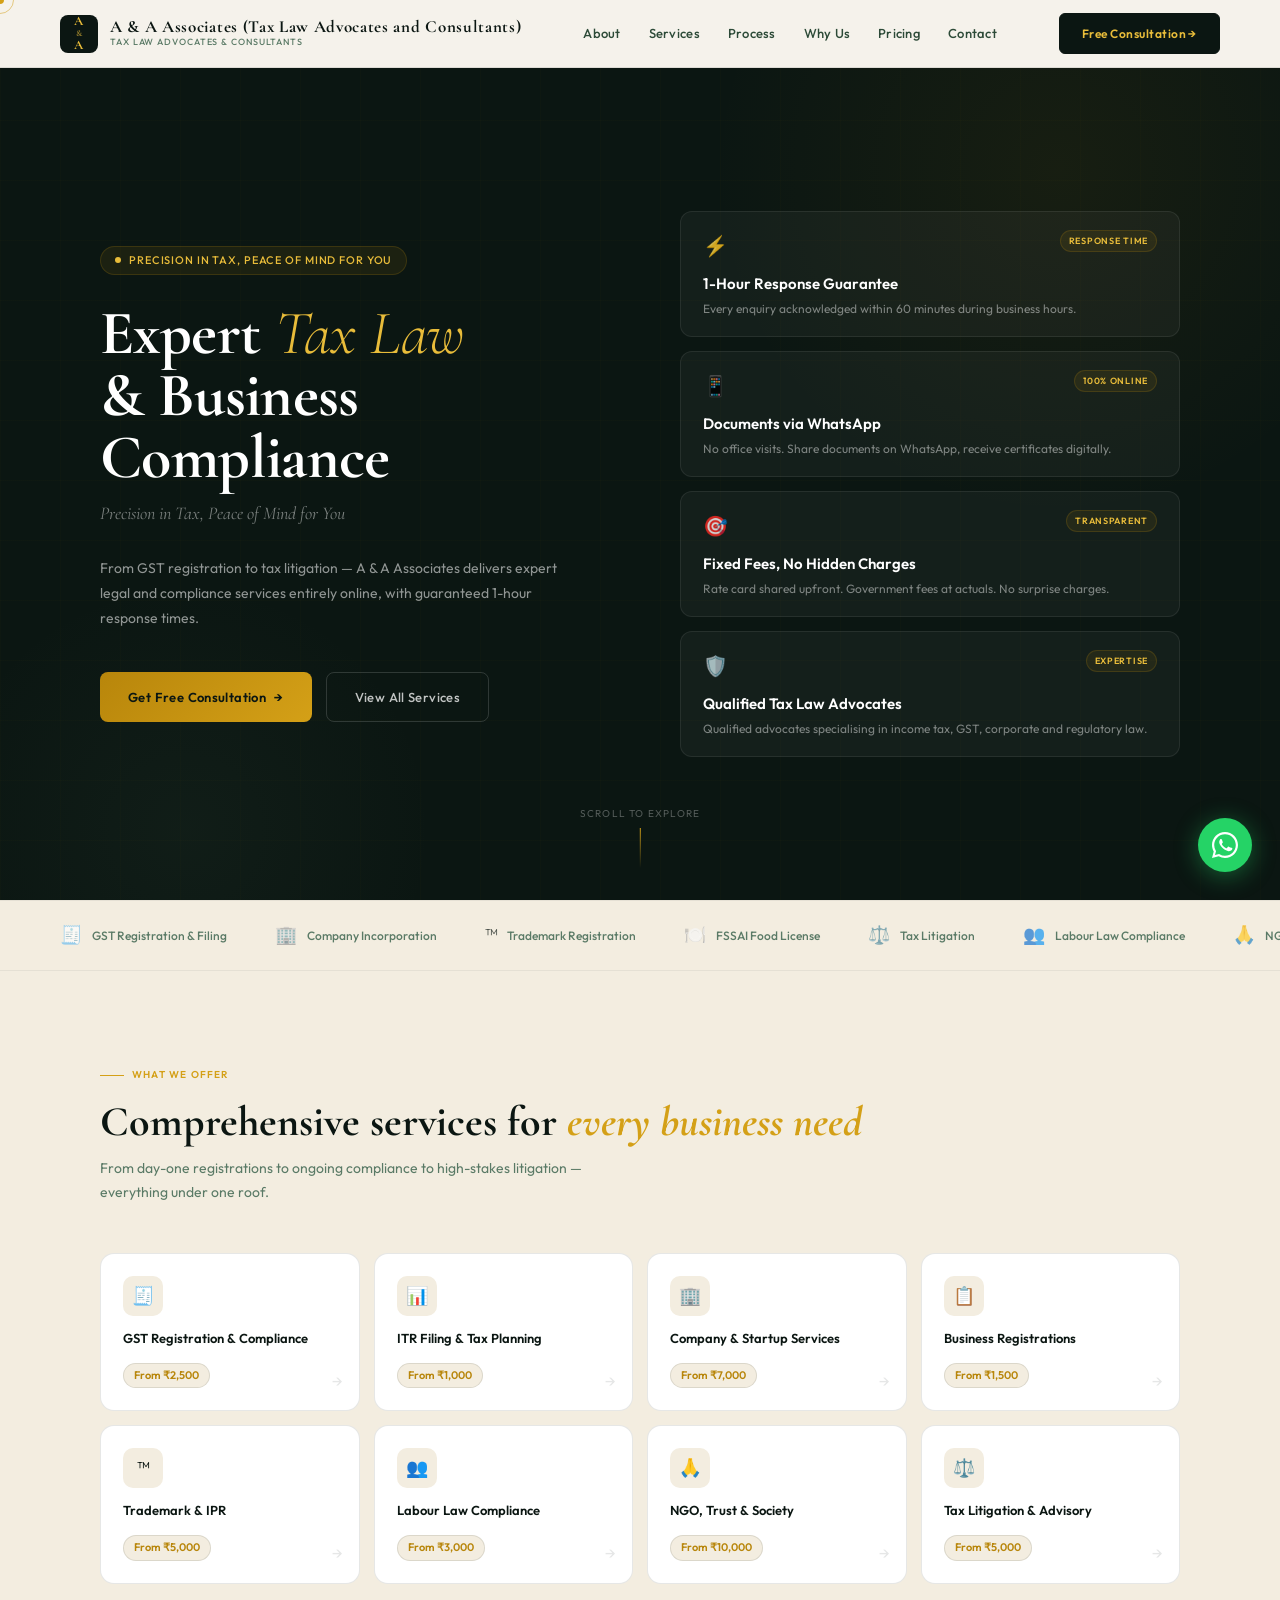
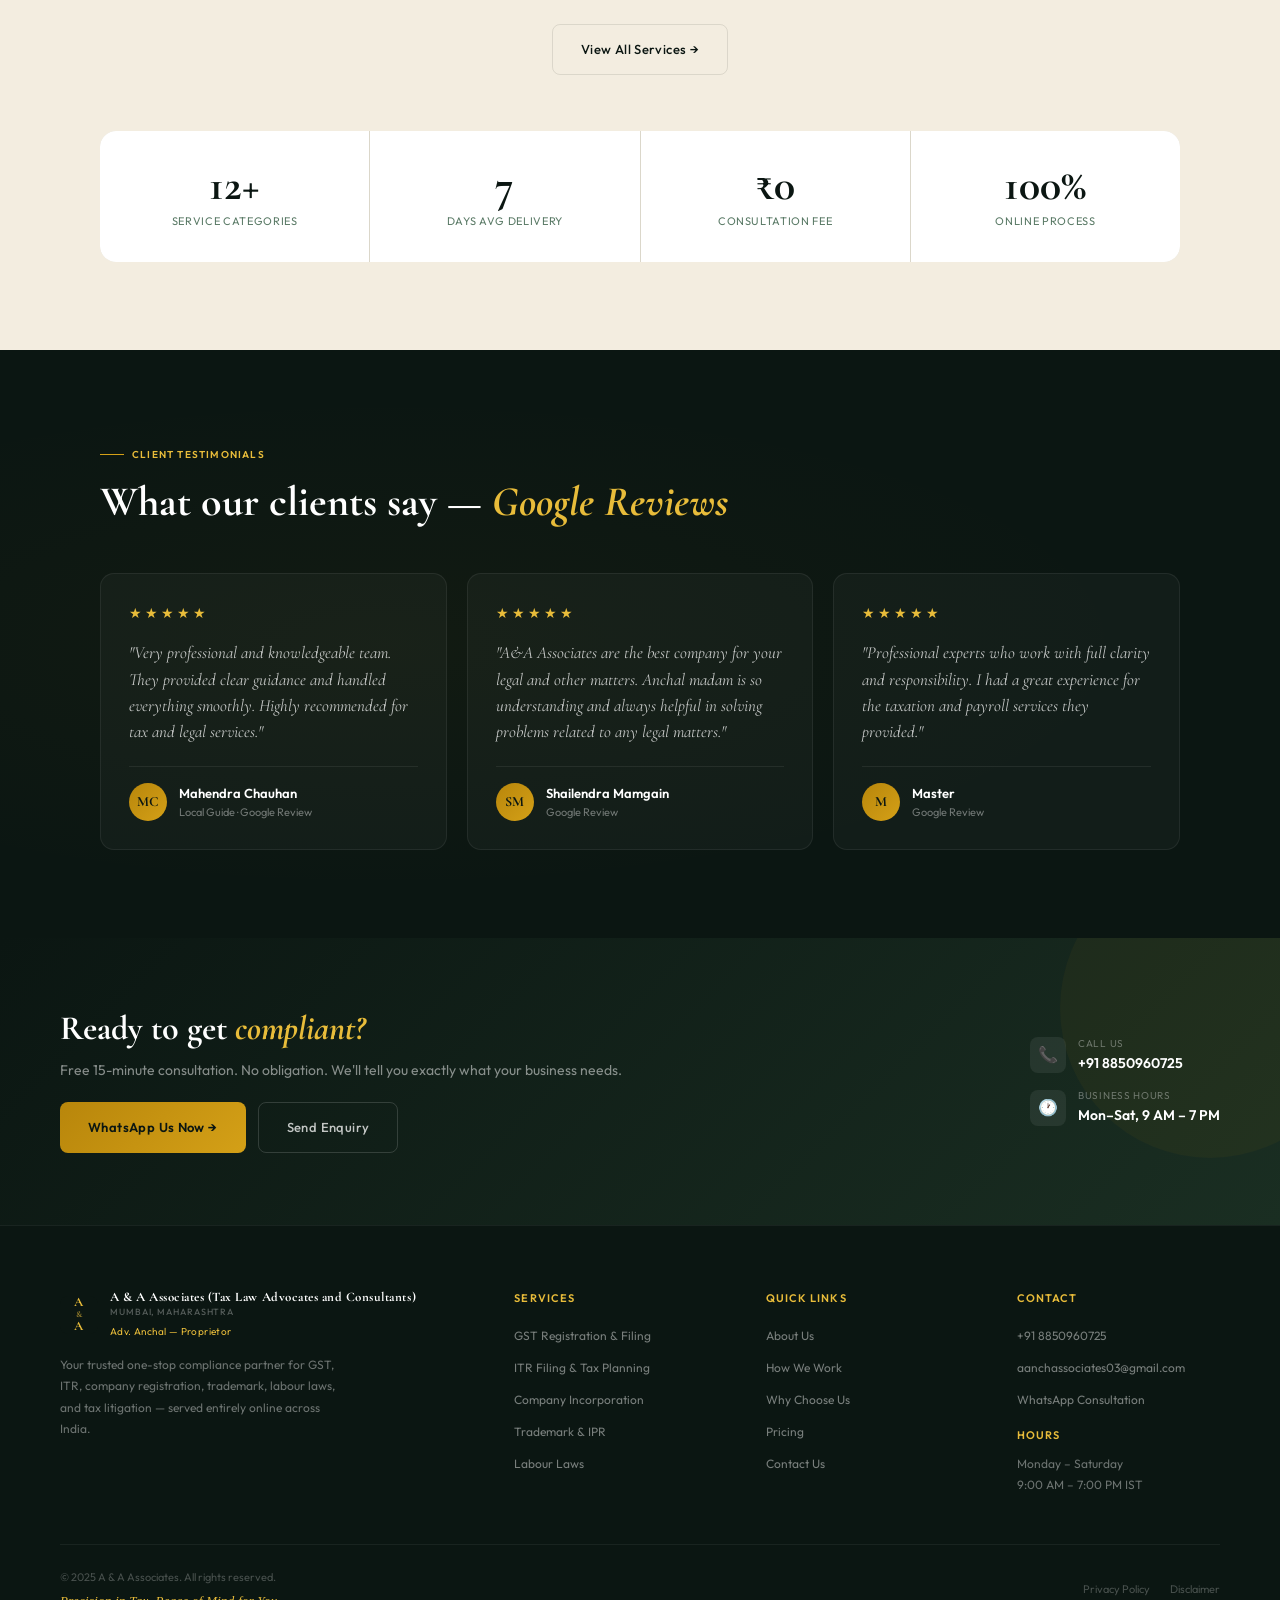
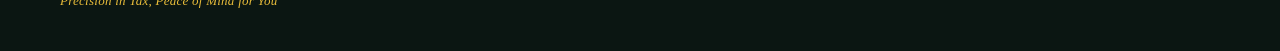
==== index.html @ 81bf2b2f "Update index.html" ====
<!DOCTYPE html>
<html lang="en">
<script>!function(f,b,e,v,n,t,s){if(f.fbq)return;n=f.fbq=function(){n.callMethod?n.callMethod.apply(n,arguments):n.queue.push(arguments)};if(!f._fbq)f._fbq=n;n.push=n;n.loaded=!0;n.version='2.0';n.queue=[];t=b.createElement(e);t.async=!0;t.src=v;s=b.getElementsByTagName(e)[0];s.parentNode.insertBefore(t,s)}(window,document,'script','https://connect.facebook.net/en_US/fbevents.js');fbq('init','827226239881104');fbq('track','PageView');</script>
<noscript><img height="1" width="1" style="display:none" src="https://www.facebook.com/tr?id=827226239881104&ev=PageView&noscript=1"/></noscript>
<head>
<meta name="facebook-domain-verification" content="8ns4rkksq425lq21bnahoyhoitbpu9"/>
<meta charset="UTF-8"><meta name="viewport" content="width=device-width, initial-scale=1.0">
<title>A & A Associates (Tax Law Advocates and Consultants) — Mumbai</title>
<meta name="description" content="Expert tax law advocacy and compliance services — GST, ITR, company registration, trademark, labour law, tax litigation. 100% online. Free consultation.">
<link href="https://fonts.googleapis.com/css2?family=Cormorant+Garamond:ital,wght@0,300;0,400;0,600;0,700;1,300;1,400;1,600&family=Outfit:wght@300;400;500;600&display=swap" rel="stylesheet">
<link rel="stylesheet" href="style.css">
<style>
/* ── HERO ── */
.hero{min-height:100vh;display:flex;align-items:center;position:relative;overflow:hidden;background:var(--ink)}
.hero-bg{position:absolute;inset:0}
.hero-grid{position:absolute;inset:0;background-image:linear-gradient(rgba(184,134,11,0.04) 1px,transparent 1px),linear-gradient(90deg,rgba(184,134,11,0.04) 1px,transparent 1px);background-size:60px 60px;opacity:.6}
.hero-glow{position:absolute;top:-20%;right:-10%;width:700px;height:700px;border-radius:50%;background:radial-gradient(circle,rgba(184,134,11,0.07) 0%,transparent 70%)}
.hero-glow2{position:absolute;bottom:-20%;left:-5%;width:500px;height:500px;border-radius:50%;background:radial-gradient(circle,rgba(107,143,113,0.06) 0%,transparent 70%)}
.hero-content{position:relative;z-index:2;padding:0 60px;max-width:1200px;margin:0 auto;width:100%;display:grid;grid-template-columns:1fr 1fr;gap:80px;align-items:center;padding-top:68px}
.hero-kicker{display:inline-flex;align-items:center;gap:8px;background:rgba(184,134,11,0.1);border:1px solid rgba(184,134,11,0.2);border-radius:20px;padding:5px 14px;margin-bottom:28px}
.hero-kicker-dot{width:6px;height:6px;border-radius:50%;background:var(--gold3);animation:pulse 2s infinite}
@keyframes pulse{0%,100%{opacity:1;transform:scale(1)}50%{opacity:.6;transform:scale(.8)}}
.hero-kicker-text{font-size:11px;font-weight:500;letter-spacing:.08em;text-transform:uppercase;color:var(--gold3)}
.hero-title{font-family:'Cormorant Garamond',serif;font-size:62px;font-weight:700;color:var(--white);line-height:1.0;margin-bottom:10px;letter-spacing:-.01em}
.hero-title em{font-style:italic;font-weight:300;color:var(--gold3)}
.hero-title span{display:block}
.hero-tagline{font-family:'Cormorant Garamond',serif;font-size:18px;color:rgba(255,255,255,0.45);margin-bottom:28px;font-style:italic}
.hero-desc{font-size:14px;color:rgba(255,255,255,0.55);line-height:1.8;margin-bottom:40px;max-width:460px}
.hero-actions{display:flex;gap:14px;flex-wrap:wrap}
.hero-right{display:flex;flex-direction:column;gap:14px}
.hero-stat-card{background:rgba(255,255,255,0.04);border:1px solid rgba(255,255,255,0.08);border-radius:12px;padding:18px 22px;transition:all .3s}
.hero-stat-card:hover{background:rgba(255,255,255,0.07);border-color:rgba(184,134,11,0.2);transform:translateX(-4px)}
.hsc-top{display:flex;justify-content:space-between;align-items:flex-start;margin-bottom:10px}
.hsc-icon{font-size:20px;opacity:.8}
.hsc-tag{font-size:9px;font-weight:600;letter-spacing:.08em;text-transform:uppercase;color:var(--gold3);background:rgba(184,134,11,0.1);padding:3px 8px;border-radius:20px;border:1px solid rgba(184,134,11,0.2)}
.hsc-title{font-size:15px;font-weight:600;color:var(--white);margin-bottom:4px}
.hsc-desc{font-size:12px;color:rgba(255,255,255,0.45);line-height:1.5}
.hero-scroll{position:absolute;bottom:32px;left:50%;transform:translateX(-50%);display:flex;flex-direction:column;align-items:center;gap:6px;z-index:2}
.hero-scroll-text{font-size:10px;letter-spacing:.12em;text-transform:uppercase;color:rgba(255,255,255,0.3)}
.hero-scroll-line{width:1px;height:40px;background:linear-gradient(var(--gold2),transparent);animation:scrollLine 2s infinite}
@keyframes scrollLine{0%{transform:scaleY(0);transform-origin:top}50%{transform:scaleY(1);transform-origin:top}51%{transform:scaleY(1);transform-origin:bottom}100%{transform:scaleY(0);transform-origin:bottom}}

/* ── TRUST BAR ── */
.trust-bar{background:var(--cream2);border-top:1px solid var(--border2);border-bottom:1px solid var(--border2);padding:20px 60px;display:flex;align-items:center;justify-content:space-between;gap:24px;overflow:hidden}
.trust-item{display:flex;align-items:center;gap:10px;flex-shrink:0}
.trust-icon{font-size:18px;opacity:.7}
.trust-text{font-size:12px;font-weight:500;color:var(--ink4)}
.trust-divider{width:1px;height:20px;background:var(--border)}

/* ── SERVICES PREVIEW ── */
.services-grid{display:grid;grid-template-columns:repeat(4,1fr);gap:14px;margin-top:0}
.svc-card{background:var(--white);border:1px solid var(--border);border-radius:14px;padding:22px;position:relative;overflow:hidden;transition:all .3s;text-decoration:none;display:block;color:inherit}
.svc-card::before{content:'';position:absolute;top:0;left:0;right:0;height:3px;transform:scaleX(0);transform-origin:left;transition:transform .3s}
.svc-card:hover{transform:translateY(-5px);box-shadow:var(--shadow2);border-color:transparent}
.svc-card:hover::before{transform:scaleX(1)}
.svc-c1::before{background:linear-gradient(90deg,var(--sage),var(--sage2))}
.svc-c2::before{background:linear-gradient(90deg,var(--gold),var(--gold3))}
.svc-c3::before{background:linear-gradient(90deg,#4a6fa5,#85b3e0)}
.svc-c4::before{background:linear-gradient(90deg,#8b4513,#d2691e)}
.svc-c5::before{background:linear-gradient(90deg,#6b2d8b,#b06acc)}
.svc-c6::before{background:linear-gradient(90deg,#1a6670,#42a9b8)}
.svc-c7::before{background:linear-gradient(90deg,#8b2252,#d4548a)}
.svc-c8::before{background:linear-gradient(90deg,#2e7d32,#66bb6a)}
.svc-icon{width:40px;height:40px;border-radius:10px;display:flex;align-items:center;justify-content:center;font-size:18px;margin-bottom:12px;background:var(--cream2)}
.svc-name{font-size:13px;font-weight:600;color:var(--ink);margin-bottom:4px}
.svc-from{display:inline-block;margin-top:10px;background:var(--cream2);border-radius:20px;padding:3px 10px;font-size:11px;font-weight:600;color:var(--gold);border:1px solid var(--border)}
.svc-arrow{position:absolute;bottom:16px;right:16px;font-size:16px;color:var(--border);transition:color .2s}
.svc-card:hover .svc-arrow{color:var(--gold2)}

/* ── STATS ROW ── */
.stats-row{display:grid;grid-template-columns:repeat(4,1fr);gap:1px;background:var(--border);border-radius:16px;overflow:hidden;margin-top:56px}
.stat-item{background:var(--white);padding:32px 24px;text-align:center}
.stat-val{font-family:'Cormorant Garamond',serif;font-size:44px;font-weight:700;color:var(--ink);line-height:1}
.stat-lbl{font-size:11px;color:var(--ink4);text-transform:uppercase;letter-spacing:.06em;margin-top:6px}

/* ── TESTIMONIALS ── */
.testimonials-bg{background:var(--ink);padding:88px 0;position:relative;overflow:hidden}
.testimonials-bg::before{content:'';position:absolute;inset:0;background:radial-gradient(ellipse at 30% 50%,rgba(184,134,11,0.04),transparent 60%)}
.testimonials-inner{padding:0 60px;max-width:1200px;margin:0 auto}
.testimonials-inner .section-title{color:var(--white)}
.testimonials-inner .section-title em{color:var(--gold3)}
.testimonials-inner .sl-text{color:var(--gold3)}
.tgrid{display:grid;grid-template-columns:repeat(3,1fr);gap:20px;margin-top:48px}
.tcard{background:rgba(255,255,255,0.03);border:1px solid rgba(255,255,255,0.07);border-radius:14px;padding:28px;transition:all .3s}
.tcard:hover{background:rgba(255,255,255,0.05);border-color:rgba(184,134,11,0.2);transform:translateY(-4px)}
.tcard-stars{display:flex;gap:3px;margin-bottom:16px}
.star{color:var(--gold3);font-size:14px}
.tcard-text{font-family:'Cormorant Garamond',serif;font-size:17px;font-style:italic;color:rgba(255,255,255,0.75);line-height:1.55;margin-bottom:20px}
.tcard-author{display:flex;align-items:center;gap:12px;padding-top:16px;border-top:1px solid rgba(255,255,255,0.07)}
.ta-avatar{width:38px;height:38px;border-radius:50%;background:linear-gradient(135deg,var(--gold),var(--gold2));display:flex;align-items:center;justify-content:center;font-family:'Cormorant Garamond',serif;font-size:14px;font-weight:700;color:var(--ink);flex-shrink:0}
.ta-name{font-size:13px;font-weight:600;color:var(--white)}
.ta-biz{font-size:11px;color:rgba(255,255,255,0.4)}
.tcard-link{display:block;text-align:center;margin-top:36px;font-size:13px;color:rgba(255,255,255,0.4);text-decoration:none;transition:color .2s}
.tcard-link:hover{color:var(--gold3)}

@media(max-width:1024px){
  .hero-content{grid-template-columns:1fr;gap:40px;padding:100px 32px 60px}
  .hero-right{display:grid;grid-template-columns:1fr 1fr}
  .hero-title{font-size:46px}
  .services-grid{grid-template-columns:repeat(2,1fr)}
  .stats-row{grid-template-columns:repeat(2,1fr)}
  .tgrid{grid-template-columns:1fr}
  .trust-bar{padding:20px 32px;flex-wrap:wrap;gap:16px}
  .testimonials-inner{padding:0 32px}
}
@media(max-width:768px){
  .hero-content{padding:100px 24px 60px}
  .hero-title{font-size:36px}
  .hero-right{grid-template-columns:1fr}
  .services-grid{grid-template-columns:1fr}
  .stats-row{grid-template-columns:1fr 1fr}
  .trust-bar{padding:16px 24px}
  .trust-divider{display:none}
  .testimonials-inner{padding:0 24px}
}
</style>
</head>
<body>
<div class="cursor" id="cursor"></div>
<div class="cursor-ring" id="cursorRing"></div>

<!-- NAVBAR -->
<nav id="navbar" class="solid">
  <a class="nav-logo" href="index.html">
    <div class="nav-logo-mark"><span>A</span><span style="font-size:9px;opacity:.6">&amp;</span><span>A</span></div>
    <div class="nav-logo-text"><div class="nav-logo-name">A & A Associates (Tax Law Advocates and Consultants)</div><div class="nav-logo-sub">Tax Law Advocates & Consultants</div></div>
  </a>
  <div class="nav-links">
    <a href="about.html">About</a>
    <a href="services.html">Services</a>
    <a href="process.html">Process</a>
    <a href="why-us.html">Why Us</a>
    <a href="pricing.html">Pricing</a>
    <a href="contact.html">Contact</a>
  </div>
  <a href="https://wa.me/918850960725" class="nav-cta" target="_blank">Free Consultation →</a>
  <div class="hamburger" id="hamburger" onclick="toggleMenu()"><span></span><span></span><span></span></div>
</nav>
<div class="mobile-menu" id="mobileMenu">
  <a href="about.html" onclick="toggleMenu()">About</a>
  <a href="services.html" onclick="toggleMenu()">Services</a>
  <a href="process.html" onclick="toggleMenu()">Process</a>
  <a href="why-us.html" onclick="toggleMenu()">Why Us</a>
  <a href="pricing.html" onclick="toggleMenu()">Pricing</a>
  <a href="contact.html" onclick="toggleMenu()">Contact</a>
  <a href="https://wa.me/918850960725" class="btn-primary" target="_blank" onclick="toggleMenu()">WhatsApp Us →</a>
</div>

<!-- HERO -->
<section class="hero">
  <div class="hero-bg"><div class="hero-grid"></div><div class="hero-glow"></div><div class="hero-glow2"></div></div>
  <div class="hero-content">
    <div class="hero-left">
      <div class="hero-kicker"><div class="hero-kicker-dot"></div><div class="hero-kicker-text">Precision in Tax, Peace of Mind for You</div></div>
      <h1 class="hero-title"><span>Expert <em>Tax Law</em></span><span>& Business</span><span>Compliance</span></h1>
      <div class="hero-tagline">Precision in Tax, Peace of Mind for You</div>
      <p class="hero-desc">From GST registration to tax litigation — A & A Associates delivers expert legal and compliance services entirely online, with guaranteed 1-hour response times.</p>
      <div class="hero-actions">
        <a href="https://wa.me/918850960725" class="btn-primary" target="_blank">Get Free Consultation <span class="arrow">→</span></a>
        <a href="services.html" class="btn-secondary-light">View All Services</a>
      </div>
    </div>
    <div class="hero-right">
      <div class="hero-stat-card"><div class="hsc-top"><div class="hsc-icon">⚡</div><div class="hsc-tag">Response time</div></div><div class="hsc-title">1-Hour Response Guarantee</div><div class="hsc-desc">Every enquiry acknowledged within 60 minutes during business hours.</div></div>
      <div class="hero-stat-card"><div class="hsc-top"><div class="hsc-icon">📱</div><div class="hsc-tag">100% Online</div></div><div class="hsc-title">Documents via WhatsApp</div><div class="hsc-desc">No office visits. Share documents on WhatsApp, receive certificates digitally.</div></div>
      <div class="hero-stat-card"><div class="hsc-top"><div class="hsc-icon">🎯</div><div class="hsc-tag">Transparent</div></div><div class="hsc-title">Fixed Fees, No Hidden Charges</div><div class="hsc-desc">Rate card shared upfront. Government fees at actuals. No surprise charges.</div></div>
      <div class="hero-stat-card"><div class="hsc-top"><div class="hsc-icon">🛡️</div><div class="hsc-tag">Expertise</div></div><div class="hsc-title">Qualified Tax Law Advocates</div><div class="hsc-desc">Qualified advocates specialising in income tax, GST, corporate and regulatory law.</div></div>
    </div>
  </div>
  <div class="hero-scroll"><div class="hero-scroll-text">Scroll to explore</div><div class="hero-scroll-line"></div></div>
</section>

<!-- TRUST BAR -->
<div class="trust-bar">
  <div class="trust-item"><div class="trust-icon">🧾</div><div class="trust-text">GST Registration & Filing</div></div>
  <div class="trust-divider"></div>
  <div class="trust-item"><div class="trust-icon">🏢</div><div class="trust-text">Company Incorporation</div></div>
  <div class="trust-divider"></div>
  <div class="trust-item"><div class="trust-icon">™</div><div class="trust-text">Trademark Registration</div></div>
  <div class="trust-divider"></div>
  <div class="trust-item"><div class="trust-icon">🍽️</div><div class="trust-text">FSSAI Food License</div></div>
  <div class="trust-divider"></div>
  <div class="trust-item"><div class="trust-icon">⚖️</div><div class="trust-text">Tax Litigation</div></div>
  <div class="trust-divider"></div>
  <div class="trust-item"><div class="trust-icon">👥</div><div class="trust-text">Labour Law Compliance</div></div>
  <div class="trust-divider"></div>
  <div class="trust-item"><div class="trust-icon">🙏</div><div class="trust-text">NGO / Trust Registration</div></div>
</div>

<!-- SERVICES PREVIEW -->
<section style="background:var(--cream2);padding:88px 0">
  <div style="max-width:1200px;margin:0 auto;padding:0 60px">
    <div class="section-label reveal"><div class="sl-line"></div><div class="sl-text">What we offer</div></div>
    <h2 class="section-title reveal">Comprehensive services for <em>every business need</em></h2>
    <p class="section-sub reveal">From day-one registrations to ongoing compliance to high-stakes litigation — everything under one roof.</p>
    <div class="services-grid">
      <a href="services.html#gst" class="svc-card svc-c1 reveal"><div class="svc-icon">🧾</div><div class="svc-name">GST Registration & Compliance</div><div class="svc-from">From ₹2,500</div><div class="svc-arrow">→</div></a>
      <a href="services.html#itr" class="svc-card svc-c2 reveal reveal-delay-1"><div class="svc-icon">📊</div><div class="svc-name">ITR Filing & Tax Planning</div><div class="svc-from">From ₹1,000</div><div class="svc-arrow">→</div></a>
      <a href="services.html#company" class="svc-card svc-c3 reveal reveal-delay-2"><div class="svc-icon">🏢</div><div class="svc-name">Company & Startup Services</div><div class="svc-from">From ₹7,000</div><div class="svc-arrow">→</div></a>
      <a href="services.html#registration" class="svc-card svc-c4 reveal reveal-delay-3"><div class="svc-icon">📋</div><div class="svc-name">Business Registrations</div><div class="svc-from">From ₹1,500</div><div class="svc-arrow">→</div></a>
      <a href="services.html#trademark" class="svc-card svc-c5 reveal"><div class="svc-icon">™</div><div class="svc-name">Trademark & IPR</div><div class="svc-from">From ₹5,000</div><div class="svc-arrow">→</div></a>
      <a href="services.html#labour" class="svc-card svc-c6 reveal reveal-delay-1"><div class="svc-icon">👥</div><div class="svc-name">Labour Law Compliance</div><div class="svc-from">From ₹3,000</div><div class="svc-arrow">→</div></a>
      <a href="services.html#ngo" class="svc-card svc-c7 reveal reveal-delay-2"><div class="svc-icon">🙏</div><div class="svc-name">NGO, Trust & Society</div><div class="svc-from">From ₹10,000</div><div class="svc-arrow">→</div></a>
      <a href="services.html#litigation" class="svc-card svc-c8 reveal reveal-delay-3"><div class="svc-icon">⚖️</div><div class="svc-name">Tax Litigation & Advisory</div><div class="svc-from">From ₹5,000</div><div class="svc-arrow">→</div></a>
    </div>
    <div style="text-align:center;margin-top:40px"><a href="services.html" class="btn-secondary">View All Services →</a></div>

    <!-- STATS -->
    <div class="stats-row reveal">
      <div class="stat-item"><div class="stat-val">12+</div><div class="stat-lbl">Service Categories</div></div>
      <div class="stat-item"><div class="stat-val">7</div><div class="stat-lbl">Days Avg Delivery</div></div>
      <div class="stat-item"><div class="stat-val">₹0</div><div class="stat-lbl">Consultation Fee</div></div>
      <div class="stat-item"><div class="stat-val">100%</div><div class="stat-lbl">Online Process</div></div>
    </div>
  </div>
</section>

<!-- TESTIMONIALS -->
<div class="testimonials-bg">
  <div class="testimonials-inner">
    <div class="section-label reveal"><div class="sl-line"></div><div class="sl-text">Client Testimonials</div></div>
    <h2 class="section-title reveal">What our clients say — <em>Google Reviews</em></h2>
    <div class="tgrid">
      <div class="tcard reveal"><div class="tcard-stars"><span class="star">★</span><span class="star">★</span><span class="star">★</span><span class="star">★</span><span class="star">★</span></div><div class="tcard-text">"Very professional and knowledgeable team. They provided clear guidance and handled everything smoothly. Highly recommended for tax and legal services."</div><div class="tcard-author"><div class="ta-avatar">MC</div><div><div class="ta-name">Mahendra Chauhan</div><div class="ta-biz">Local Guide · Google Review</div></div></div></div>
      <div class="tcard reveal reveal-delay-1"><div class="tcard-stars"><span class="star">★</span><span class="star">★</span><span class="star">★</span><span class="star">★</span><span class="star">★</span></div><div class="tcard-text">"A&A Associates are the best company for your legal and other matters. Anchal madam is so understanding and always helpful in solving problems related to any legal matters."</div><div class="tcard-author"><div class="ta-avatar">SM</div><div><div class="ta-name">Shailendra Mamgain</div><div class="ta-biz">Google Review</div></div></div></div>
      <div class="tcard reveal reveal-delay-2"><div class="tcard-stars"><span class="star">★</span><span class="star">★</span><span class="star">★</span><span class="star">★</span><span class="star">★</span></div><div class="tcard-text">"Professional experts who work with full clarity and responsibility. I had a great experience for the taxation and payroll services they provided."</div><div class="tcard-author"><div class="ta-avatar">M</div><div><div class="ta-name">Master</div><div class="ta-biz">Google Review</div></div></div></div>
    </div>
    
  </div>
</div>

<!-- CTA -->
<div class="cta-strip">
  <div class="cta-inner">
    <div class="cta-left reveal"><h2 class="section-title">Ready to get <em>compliant?</em></h2><p>Free 15-minute consultation. No obligation. We'll tell you exactly what your business needs.</p><div class="cta-actions"><a href="https://wa.me/918850960725" class="btn-primary" target="_blank">WhatsApp Us Now →</a><a href="contact.html" class="btn-secondary-light">Send Enquiry</a></div></div>
    <div class="reveal reveal-delay-2" style="display:flex;flex-direction:column;gap:14px">
      <a href="tel:+918850960725" style="display:flex;align-items:center;gap:12px;text-decoration:none"><div style="width:36px;height:36px;border-radius:8px;background:rgba(255,255,255,0.07);display:flex;align-items:center;justify-content:center;font-size:16px">📞</div><div><div style="font-size:10px;color:rgba(255,255,255,0.35);text-transform:uppercase;letter-spacing:.07em">Call us</div><div style="font-size:14px;font-weight:600;color:var(--white)">+91 8850960725</div></div></a>
      <div style="display:flex;align-items:center;gap:12px"><div style="width:36px;height:36px;border-radius:8px;background:rgba(255,255,255,0.07);display:flex;align-items:center;justify-content:center;font-size:16px">🕐</div><div><div style="font-size:10px;color:rgba(255,255,255,0.35);text-transform:uppercase;letter-spacing:.07em">Business hours</div><div style="font-size:14px;font-weight:600;color:var(--white)">Mon–Sat, 9 AM – 7 PM</div></div></div>
    </div>
  </div>
</div>

<!-- FOOTER -->
<footer><div class="footer-inner"><div class="footer-top"><div class="footer-brand"><a class="nav-logo" href="index.html"><div class="nav-logo-mark"><span>A</span><span style="font-size:9px;opacity:.6">&amp;</span><span>A</span></div><div class="nav-logo-text"><div class="nav-logo-name" style="color:#fff;font-size:13px;line-height:1.2">A & A Associates (Tax Law Advocates and Consultants)</div><div class="nav-logo-sub" style="color:rgba(255,255,255,.3)">Mumbai, Maharashtra</div><div style="font-size:10px;color:var(--gold3);margin-top:4px;letter-spacing:.04em">Adv. Anchal — Proprietor</div></div></a><p class="footer-desc">Your trusted one-stop compliance partner for GST, ITR, company registration, trademark, labour laws, and tax litigation — served entirely online across India.</p></div><div class="footer-col"><h5>Services</h5><ul><li><a href="services.html#gst">GST Registration & Filing</a></li><li><a href="services.html#itr">ITR Filing & Tax Planning</a></li><li><a href="services.html#company">Company Incorporation</a></li><li><a href="services.html#trademark">Trademark & IPR</a></li><li><a href="services.html#labour">Labour Laws</a></li></ul></div><div class="footer-col"><h5>Quick Links</h5><ul><li><a href="about.html">About Us</a></li><li><a href="process.html">How We Work</a></li><li><a href="why-us.html">Why Choose Us</a></li><li><a href="pricing.html">Pricing</a></li><li><a href="contact.html">Contact Us</a></li></ul></div><div class="footer-col"><h5>Contact</h5><ul><li><a href="tel:+918850960725">+91 8850960725</a></li><li><a href="mailto:aanchassociates03@gmail.com">aanchassociates03@gmail.com</a></li><li><a href="https://wa.me/918850960725" target="_blank">WhatsApp Consultation</a></li></ul><div style="margin-top:16px"><h5 style="margin-bottom:8px">Hours</h5><div style="font-size:12px;color:rgba(255,255,255,0.4);line-height:1.8">Monday – Saturday<br>9:00 AM – 7:00 PM IST</div></div></div></div><div class="footer-bottom"><div><div class="footer-copy">© 2025 A & A Associates. All rights reserved.</div><div style="font-size:13px;color:var(--gold3);font-style:italic;margin-top:4px;font-family:'Georgia',serif;letter-spacing:.02em">Precision in Tax, Peace of Mind for You</div></div><div class="footer-links"><a href="#">Privacy Policy</a><a href="#">Disclaimer</a></div></div></div></footer>

<!-- WHATSAPP FLOAT -->
<div class="wa-float"><div class="wa-tooltip">Chat on WhatsApp</div><a class="wa-btn" href="https://wa.me/918850960725" target="_blank"><svg viewBox="0 0 32 32"><path d="M16.004 0C7.164 0 0 7.16 0 15.996c0 2.8.733 5.572 2.132 7.992L0 32l8.236-2.104A16.003 16.003 0 0 0 16 32c8.836 0 16-7.16 16-15.996S24.836 0 16.004 0zm0 29.28a13.279 13.279 0 0 1-6.788-1.856l-.488-.292-5.044 1.288 1.32-4.9-.32-.504A13.236 13.236 0 0 1 2.72 16c0-7.332 5.96-13.292 13.28-13.292 7.32 0 13.28 5.96 13.28 13.292 0 7.332-5.96 13.28-13.276 13.28zm7.272-9.948c-.4-.2-2.356-1.16-2.72-1.296-.364-.132-.628-.2-.892.2-.264.4-1.024 1.296-1.256 1.564-.232.264-.46.296-.86.1-.4-.196-1.688-.624-3.216-1.988-1.188-1.06-1.988-2.372-2.22-2.772-.232-.4-.024-.616.176-.816.18-.18.4-.464.6-.696.2-.232.264-.4.396-.664.132-.264.064-.496-.032-.696-.1-.2-.892-2.148-1.22-2.94-.32-.768-.648-.664-.892-.676-.228-.012-.492-.016-.756-.016-.264 0-.692.1-.1056.496-.364.396-1.388 1.356-1.388 3.308 0 1.956 1.42 3.84 1.62 4.104.2.264 2.796 4.268 6.776 5.98.948.408 1.688.652 2.264.836.952.3 1.82.26 2.504.16.764-.116 2.356-.964 2.688-1.892.336-.928.336-1.724.232-1.892-.1-.172-.36-.268-.76-.468z"/></svg></a></div>

<script>
/* navbar is static white on homepage */
const cursor=document.getElementById('cursor'),ring=document.getElementById('cursorRing');
document.addEventListener('mousemove',e=>{cursor.style.left=e.clientX+'px';cursor.style.top=e.clientY+'px';setTimeout(()=>{ring.style.left=e.clientX+'px';ring.style.top=e.clientY+'px'},60)});
document.querySelectorAll('a,button').forEach(el=>{el.addEventListener('mouseenter',()=>{cursor.style.transform='translate(-50%,-50%) scale(2)';ring.style.opacity='.3'});el.addEventListener('mouseleave',()=>{cursor.style.transform='translate(-50%,-50%) scale(1)';ring.style.opacity='.5'})});
function toggleMenu(){document.getElementById('mobileMenu').classList.toggle('open')}
const obs=new IntersectionObserver(e=>{e.forEach(x=>{if(x.isIntersecting){x.target.classList.add('visible');obs.unobserve(x.target)}})},{threshold:.1});
document.querySelectorAll('.reveal').forEach(el=>obs.observe(el));
if('ontouchstart' in window){cursor.style.display='none';ring.style.display='none';}
</script>
<script src="pixel-events.js"></script>
</body></html>
---- style.css ----
/* ── VARIABLES ── */
:root{
  --ink:#0b1612;--ink2:#1a2e22;--ink3:#2c4a37;--ink4:#5a7a66;
  --gold:#b8860b;--gold2:#d4a017;--gold3:#e8bc3a;--gold4:#f7e4a0;--gold5:#fdf8ed;
  --sage:#6b8f71;--sage2:#a8c5ae;--sage3:#d6e8d9;--sage4:#eef5ef;
  --cream:#faf7f0;--cream2:#f3ede0;--cream3:#e8dfc8;
  --white:#ffffff;
  --border:rgba(11,22,18,0.1);--border2:rgba(11,22,18,0.06);
  --shadow:0 4px 32px rgba(11,22,18,0.08);
  --shadow2:0 12px 64px rgba(11,22,18,0.12);
}
*{box-sizing:border-box;margin:0;padding:0}
html{scroll-behavior:smooth;font-size:15px}
body{font-family:'Outfit',sans-serif;background:var(--cream);color:var(--ink);line-height:1.6;overflow-x:hidden}

/* ── SCROLLBAR ── */
::-webkit-scrollbar{width:5px}
::-webkit-scrollbar-track{background:var(--cream)}
::-webkit-scrollbar-thumb{background:var(--gold2);border-radius:3px}

/* ── CURSOR ── */
.cursor{position:fixed;width:8px;height:8px;background:var(--gold2);border-radius:50%;pointer-events:none;z-index:9999;transform:translate(-50%,-50%);transition:transform .1s}
.cursor-ring{position:fixed;width:28px;height:28px;border:1px solid var(--gold2);border-radius:50%;pointer-events:none;z-index:9998;transform:translate(-50%,-50%);transition:all .15s ease;opacity:.5}

/* ── NAVBAR ── */
nav{position:fixed;top:0;left:0;right:0;z-index:100;padding:0 60px;height:68px;display:flex;align-items:center;justify-content:space-between;transition:all .3s}
nav.scrolled{background:rgba(250,247,240,0.95);backdrop-filter:blur(12px);border-bottom:1px solid var(--border);box-shadow:0 2px 20px rgba(11,22,18,0.06)}
nav.solid{background:rgba(250,247,240,0.98);backdrop-filter:blur(12px);border-bottom:1px solid var(--border)}
.nav-logo{display:flex;align-items:center;gap:12px;text-decoration:none}
.nav-logo-mark{width:38px;height:38px;background:var(--ink);border-radius:8px;display:flex;align-items:center;justify-content:center;flex-direction:column;gap:1px}
.nav-logo-mark span{font-family:'Cormorant Garamond',serif;font-size:13px;font-weight:700;color:var(--gold3);line-height:1;letter-spacing:.02em}
.nav-logo-text{display:flex;flex-direction:column}
.nav-logo-name{font-family:'Cormorant Garamond',serif;font-size:17px;font-weight:700;color:var(--ink);letter-spacing:.04em;line-height:1}
.nav-logo-sub{font-size:9px;font-weight:500;letter-spacing:.1em;text-transform:uppercase;color:var(--ink4)}
.nav-links{display:flex;align-items:center;gap:28px}
.nav-links a{font-size:13px;font-weight:500;color:var(--ink3);text-decoration:none;letter-spacing:.02em;transition:color .2s;position:relative}
.nav-links a::after{content:'';position:absolute;bottom:-3px;left:0;right:0;height:1px;background:var(--gold2);transform:scaleX(0);transform-origin:left;transition:transform .25s}
.nav-links a:hover,.nav-links a.active{color:var(--ink)}
.nav-links a:hover::after,.nav-links a.active::after{transform:scaleX(1)}
.nav-cta{background:var(--ink);color:var(--gold3);font-size:12px;font-weight:600;padding:10px 22px;border-radius:6px;text-decoration:none;letter-spacing:.04em;transition:all .2s;border:1px solid var(--ink)}
.nav-cta:hover{background:var(--gold2);color:var(--ink);border-color:var(--gold2)}
.hamburger{display:none;flex-direction:column;gap:5px;cursor:pointer;padding:4px}
.hamburger span{width:22px;height:1.5px;background:var(--ink);border-radius:2px;transition:all .3s}

/* ── MOBILE MENU ── */
.mobile-menu{position:fixed;top:68px;left:0;right:0;background:var(--white);border-bottom:1px solid var(--border);padding:24px 32px;z-index:99;transform:translateY(-110%);opacity:0;transition:all .3s;display:none}
.mobile-menu.open{transform:translateY(0);opacity:1}
.mobile-menu a{display:block;font-size:15px;font-weight:500;color:var(--ink);text-decoration:none;padding:12px 0;border-bottom:1px solid var(--border2)}
.mobile-menu a.active{color:var(--gold2)}
.mobile-menu .btn-primary{margin-top:16px;width:100%;justify-content:center}

/* ── PAGE HERO (inner pages) ── */
.page-hero{background:var(--ink);padding:120px 60px 72px;position:relative;overflow:hidden}
.page-hero::before{content:'';position:absolute;inset:0;background-image:linear-gradient(rgba(184,134,11,0.04) 1px,transparent 1px),linear-gradient(90deg,rgba(184,134,11,0.04) 1px,transparent 1px);background-size:60px 60px;opacity:.6}
.page-hero::after{content:'';position:absolute;top:-20%;right:-10%;width:500px;height:500px;border-radius:50%;background:radial-gradient(circle,rgba(184,134,11,0.06) 0%,transparent 70%)}
.page-hero-inner{max-width:1200px;margin:0 auto;position:relative;z-index:1}
.page-hero-inner .breadcrumb{display:flex;align-items:center;gap:8px;margin-bottom:16px}
.breadcrumb a{font-size:12px;color:rgba(255,255,255,0.4);text-decoration:none;transition:color .2s}
.breadcrumb a:hover{color:var(--gold3)}
.breadcrumb span{font-size:12px;color:rgba(255,255,255,0.25)}
.breadcrumb .current{font-size:12px;color:var(--gold3)}
.page-hero h1{font-family:'Cormorant Garamond',serif;font-size:56px;font-weight:700;color:var(--white);line-height:1.05;margin-bottom:14px}
.page-hero h1 em{font-style:italic;font-weight:300;color:var(--gold3)}
.page-hero p{font-size:15px;color:rgba(255,255,255,0.5);max-width:560px;line-height:1.8}

/* ── BUTTONS ── */
.btn-primary{display:inline-flex;align-items:center;gap:8px;background:linear-gradient(135deg,var(--gold),var(--gold2));color:var(--ink);font-size:13px;font-weight:600;padding:14px 28px;border-radius:8px;text-decoration:none;letter-spacing:.03em;transition:all .25s;border:none;cursor:pointer}
.btn-primary:hover{transform:translateY(-2px);box-shadow:0 8px 32px rgba(184,134,11,0.4)}
.btn-primary .arrow{transition:transform .2s}
.btn-primary:hover .arrow{transform:translateX(4px)}
.btn-secondary{display:inline-flex;align-items:center;gap:8px;background:transparent;color:var(--ink);font-size:13px;font-weight:500;padding:14px 28px;border-radius:8px;text-decoration:none;letter-spacing:.03em;border:1px solid var(--border);transition:all .25s;cursor:pointer}
.btn-secondary:hover{background:var(--ink);color:var(--white);border-color:var(--ink)}
.btn-secondary-light{display:inline-flex;align-items:center;gap:8px;background:transparent;color:rgba(255,255,255,0.75);font-size:13px;font-weight:500;padding:14px 28px;border-radius:8px;text-decoration:none;letter-spacing:.03em;border:1px solid rgba(255,255,255,0.15);transition:all .25s;cursor:pointer}
.btn-secondary-light:hover{background:rgba(255,255,255,0.06);color:var(--white);border-color:rgba(255,255,255,0.3)}

/* ── SECTION ── */
.section{padding:88px 60px;max-width:1200px;margin:0 auto}
.section-bg{background:var(--cream2)}
.section-label{display:inline-flex;align-items:center;gap:8px;margin-bottom:16px}
.sl-line{width:24px;height:1px;background:var(--gold2)}
.sl-text{font-size:10px;font-weight:600;letter-spacing:.12em;text-transform:uppercase;color:var(--gold2)}
.section-title{font-family:'Cormorant Garamond',serif;font-size:42px;font-weight:700;color:var(--ink);line-height:1.1;margin-bottom:12px}
.section-title em{font-style:italic;color:var(--gold2)}
.section-sub{font-size:14px;color:var(--ink4);max-width:540px;line-height:1.7;margin-bottom:48px}

/* ── CTA STRIP ── */
.cta-strip{background:linear-gradient(135deg,var(--ink),var(--ink2));padding:72px 60px;position:relative;overflow:hidden}
.cta-strip::before{content:'';position:absolute;top:-80px;right:-80px;width:300px;height:300px;border-radius:50%;background:rgba(184,134,11,0.05)}
.cta-inner{max-width:1200px;margin:0 auto;display:flex;justify-content:space-between;align-items:center;gap:40px;flex-wrap:wrap;position:relative;z-index:1}
.cta-left .section-title{color:var(--white);font-size:34px}
.cta-left .section-title em{color:var(--gold3)}
.cta-left p{font-size:14px;color:rgba(255,255,255,0.5);margin-top:8px}
.cta-actions{display:flex;gap:12px;margin-top:20px;flex-wrap:wrap}

/* ── FOOTER ── */
footer{background:var(--ink);border-top:1px solid rgba(255,255,255,0.06);padding:64px 60px 40px}
.footer-inner{max-width:1200px;margin:0 auto}
.footer-top{display:grid;grid-template-columns:2fr 1fr 1fr 1fr;gap:48px;margin-bottom:48px}
.footer-brand .nav-logo-name{color:var(--white);font-size:20px}
.footer-brand .nav-logo-sub{color:rgba(255,255,255,0.3)}
.footer-desc{font-size:12px;color:rgba(255,255,255,0.4);line-height:1.8;margin-top:14px;max-width:280px}
.footer-col h5{font-size:11px;font-weight:600;letter-spacing:.1em;text-transform:uppercase;color:var(--gold3);margin-bottom:16px}
.footer-col ul{list-style:none;padding:0}
.footer-col ul li{margin-bottom:8px}
.footer-col ul li a{font-size:12px;color:rgba(255,255,255,0.45);text-decoration:none;transition:color .2s}
.footer-col ul li a:hover{color:var(--white)}
.footer-bottom{display:flex;justify-content:space-between;align-items:center;padding-top:24px;border-top:1px solid rgba(255,255,255,0.06);flex-wrap:wrap;gap:12px}
.footer-copy{font-size:11px;color:rgba(255,255,255,0.25)}
.footer-links{display:flex;gap:20px}
.footer-links a{font-size:11px;color:rgba(255,255,255,0.25);text-decoration:none;transition:color .2s}
.footer-links a:hover{color:rgba(255,255,255,0.6)}

/* ── FLOATING WHATSAPP ── */
.wa-float{position:fixed;bottom:28px;right:28px;z-index:90;display:flex;flex-direction:column;align-items:flex-end;gap:10px}
.wa-btn{width:54px;height:54px;border-radius:50%;background:#25d366;display:flex;align-items:center;justify-content:center;box-shadow:0 4px 24px rgba(37,211,102,0.4);cursor:pointer;transition:all .3s;text-decoration:none}
.wa-btn:hover{transform:scale(1.1);box-shadow:0 8px 32px rgba(37,211,102,0.5)}
.wa-btn svg{width:26px;height:26px;fill:white}
.wa-tooltip{background:var(--ink);color:white;font-size:12px;font-weight:500;padding:7px 14px;border-radius:20px;opacity:0;transform:translateX(10px);transition:all .2s;pointer-events:none;white-space:nowrap}
.wa-float:hover .wa-tooltip{opacity:1;transform:translateX(0)}

/* ── SCROLL REVEAL ── */
.reveal{opacity:0;transform:translateY(24px);transition:opacity .6s ease,transform .6s ease}
.reveal.visible{opacity:1;transform:translateY(0)}
.reveal-delay-1{transition-delay:.1s}
.reveal-delay-2{transition-delay:.2s}
.reveal-delay-3{transition-delay:.3s}

/* ── RESPONSIVE ── */
@media(max-width:1024px){
  nav{padding:0 32px}
  .page-hero{padding:110px 32px 60px}
  .section{padding:64px 32px}
  .cta-strip{padding:60px 32px}
  footer{padding:48px 32px 32px}
  .footer-top{grid-template-columns:1fr 1fr;gap:32px}
}
@media(max-width:768px){
  nav{padding:0 24px}
  .nav-links,.nav-cta{display:none}
  .hamburger{display:flex}
  .mobile-menu{display:block}
  .page-hero{padding:100px 24px 52px}
  .page-hero h1{font-size:36px}
  .section{padding:52px 24px}
  .section-title{font-size:32px}
  .cta-strip{padding:52px 24px}
  .cta-inner{flex-direction:column;align-items:flex-start}
  footer{padding:48px 24px 28px}
  .footer-top{grid-template-columns:1fr}
  .footer-bottom{flex-direction:column;text-align:center}
}
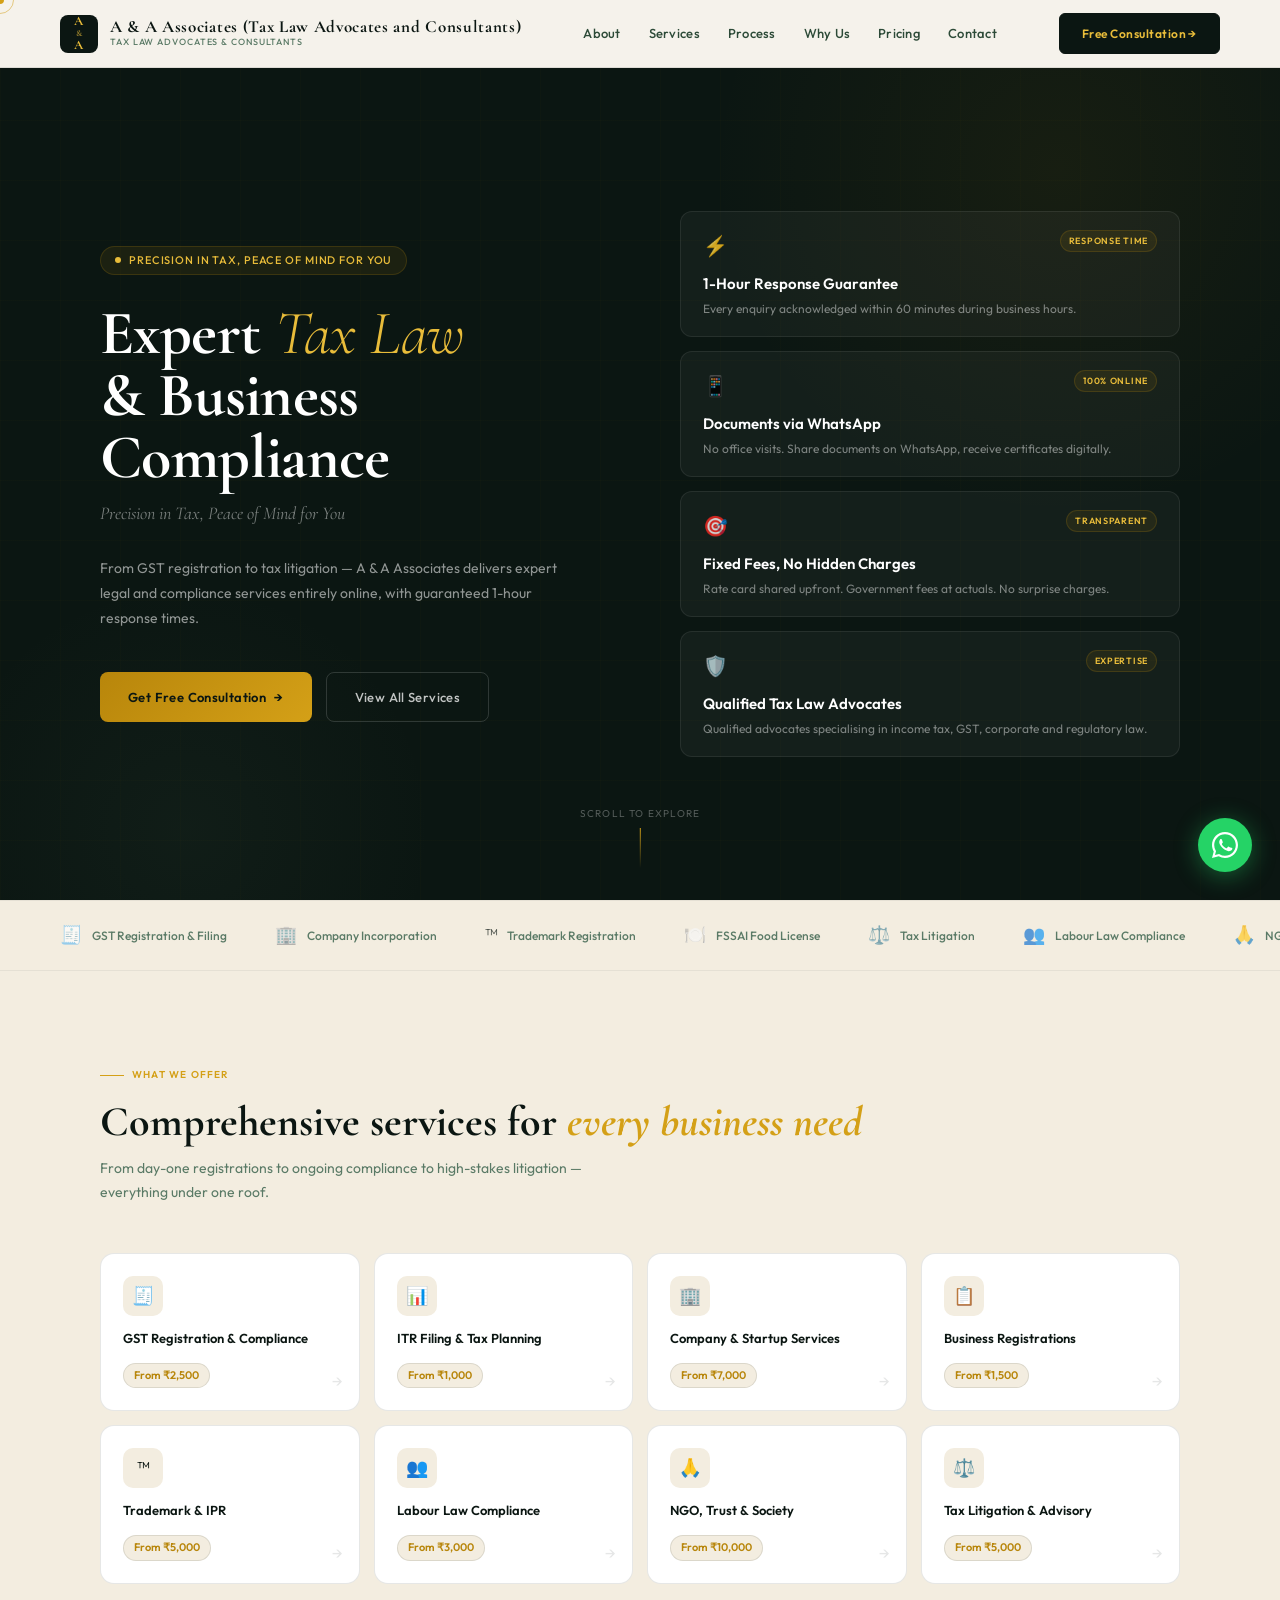
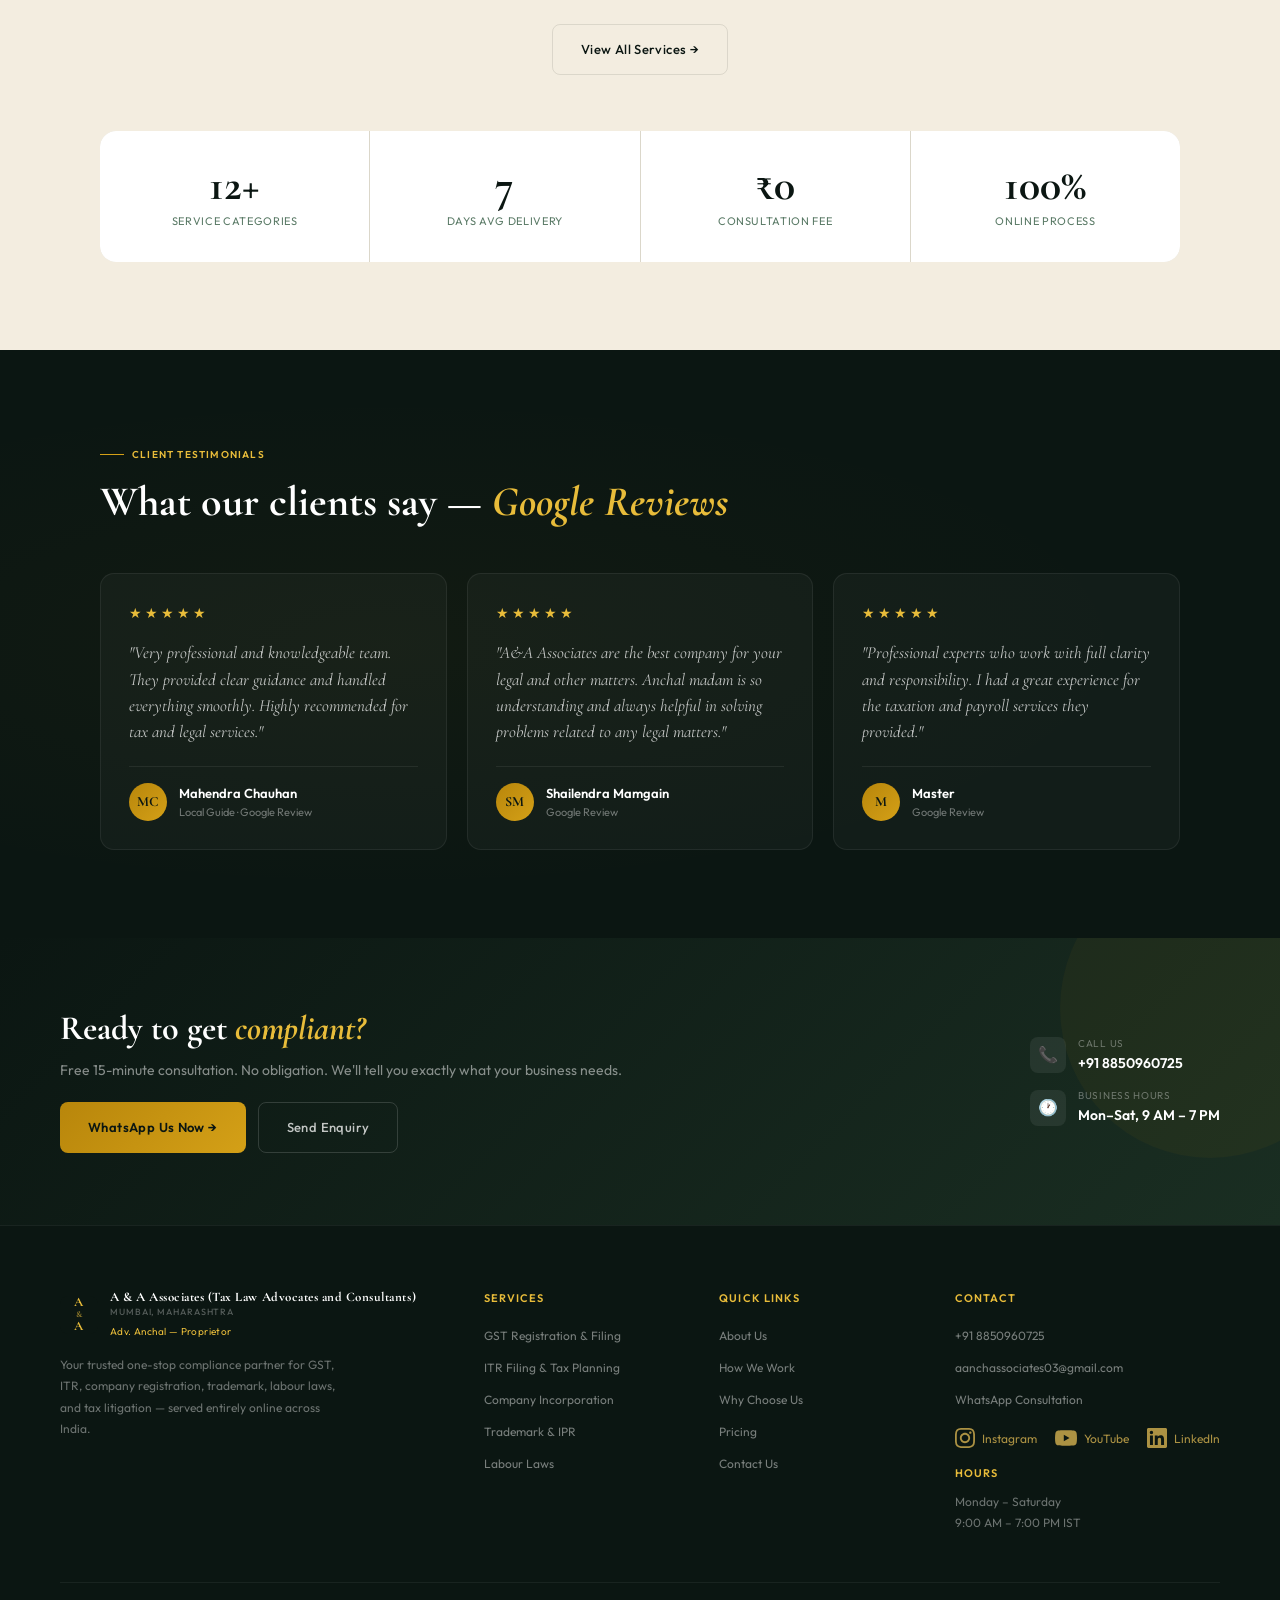
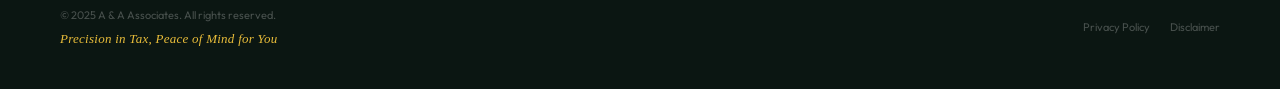
==== commit 89244120: "Update index.html" ====
--- a/index.html
+++ b/index.html
@@ -5,12 +5,11 @@
 <head>
 <meta name="facebook-domain-verification" content="8ns4rkksq425lq21bnahoyhoitbpu9"/>
 <meta charset="UTF-8"><meta name="viewport" content="width=device-width, initial-scale=1.0">
-<title>A & A Associates (Tax Law Advocates and Consultants) — Mumbai</title>
+<title>A &amp; A Associates (Tax Law Advocates and Consultants) — Mumbai</title>
 <meta name="description" content="Expert tax law advocacy and compliance services — GST, ITR, company registration, trademark, labour law, tax litigation. 100% online. Free consultation.">
 <link href="https://fonts.googleapis.com/css2?family=Cormorant+Garamond:ital,wght@0,300;0,400;0,600;0,700;1,300;1,400;1,600&family=Outfit:wght@300;400;500;600&display=swap" rel="stylesheet">
 <link rel="stylesheet" href="style.css">
 <style>
-/* ── HERO ── */
 .hero{min-height:100vh;display:flex;align-items:center;position:relative;overflow:hidden;background:var(--ink)}
 .hero-bg{position:absolute;inset:0}
 .hero-grid{position:absolute;inset:0;background-image:linear-gradient(rgba(184,134,11,0.04) 1px,transparent 1px),linear-gradient(90deg,rgba(184,134,11,0.04) 1px,transparent 1px);background-size:60px 60px;opacity:.6}
@@ -39,15 +38,11 @@
 .hero-scroll-text{font-size:10px;letter-spacing:.12em;text-transform:uppercase;color:rgba(255,255,255,0.3)}
 .hero-scroll-line{width:1px;height:40px;background:linear-gradient(var(--gold2),transparent);animation:scrollLine 2s infinite}
 @keyframes scrollLine{0%{transform:scaleY(0);transform-origin:top}50%{transform:scaleY(1);transform-origin:top}51%{transform:scaleY(1);transform-origin:bottom}100%{transform:scaleY(0);transform-origin:bottom}}
-
-/* ── TRUST BAR ── */
 .trust-bar{background:var(--cream2);border-top:1px solid var(--border2);border-bottom:1px solid var(--border2);padding:20px 60px;display:flex;align-items:center;justify-content:space-between;gap:24px;overflow:hidden}
 .trust-item{display:flex;align-items:center;gap:10px;flex-shrink:0}
 .trust-icon{font-size:18px;opacity:.7}
 .trust-text{font-size:12px;font-weight:500;color:var(--ink4)}
 .trust-divider{width:1px;height:20px;background:var(--border)}
-
-/* ── SERVICES PREVIEW ── */
 .services-grid{display:grid;grid-template-columns:repeat(4,1fr);gap:14px;margin-top:0}
 .svc-card{background:var(--white);border:1px solid var(--border);border-radius:14px;padding:22px;position:relative;overflow:hidden;transition:all .3s;text-decoration:none;display:block;color:inherit}
 .svc-card::before{content:'';position:absolute;top:0;left:0;right:0;height:3px;transform:scaleX(0);transform-origin:left;transition:transform .3s}
@@ -66,14 +61,10 @@
 .svc-from{display:inline-block;margin-top:10px;background:var(--cream2);border-radius:20px;padding:3px 10px;font-size:11px;font-weight:600;color:var(--gold);border:1px solid var(--border)}
 .svc-arrow{position:absolute;bottom:16px;right:16px;font-size:16px;color:var(--border);transition:color .2s}
 .svc-card:hover .svc-arrow{color:var(--gold2)}
-
-/* ── STATS ROW ── */
 .stats-row{display:grid;grid-template-columns:repeat(4,1fr);gap:1px;background:var(--border);border-radius:16px;overflow:hidden;margin-top:56px}
 .stat-item{background:var(--white);padding:32px 24px;text-align:center}
 .stat-val{font-family:'Cormorant Garamond',serif;font-size:44px;font-weight:700;color:var(--ink);line-height:1}
 .stat-lbl{font-size:11px;color:var(--ink4);text-transform:uppercase;letter-spacing:.06em;margin-top:6px}
-
-/* ── TESTIMONIALS ── */
 .testimonials-bg{background:var(--ink);padding:88px 0;position:relative;overflow:hidden}
 .testimonials-bg::before{content:'';position:absolute;inset:0;background:radial-gradient(ellipse at 30% 50%,rgba(184,134,11,0.04),transparent 60%)}
 .testimonials-inner{padding:0 60px;max-width:1200px;margin:0 auto}
@@ -92,73 +83,29 @@
 .ta-biz{font-size:11px;color:rgba(255,255,255,0.4)}
 .tcard-link{display:block;text-align:center;margin-top:36px;font-size:13px;color:rgba(255,255,255,0.4);text-decoration:none;transition:color .2s}
 .tcard-link:hover{color:var(--gold3)}
-
-@media(max-width:1024px){
-  .hero-content{grid-template-columns:1fr;gap:40px;padding:100px 32px 60px}
-  .hero-right{display:grid;grid-template-columns:1fr 1fr}
-  .hero-title{font-size:46px}
-  .services-grid{grid-template-columns:repeat(2,1fr)}
-  .stats-row{grid-template-columns:repeat(2,1fr)}
-  .tgrid{grid-template-columns:1fr}
-  .trust-bar{padding:20px 32px;flex-wrap:wrap;gap:16px}
-  .testimonials-inner{padding:0 32px}
-}
-@media(max-width:768px){
-  .hero-content{padding:100px 24px 60px}
-  .hero-title{font-size:36px}
-  .hero-right{grid-template-columns:1fr}
-  .services-grid{grid-template-columns:1fr}
-  .stats-row{grid-template-columns:1fr 1fr}
-  .trust-bar{padding:16px 24px}
-  .trust-divider{display:none}
-  .testimonials-inner{padding:0 24px}
-}
+@media(max-width:1024px){.hero-content{grid-template-columns:1fr;gap:40px;padding:100px 32px 60px}.hero-right{display:grid;grid-template-columns:1fr 1fr}.hero-title{font-size:46px}.services-grid{grid-template-columns:repeat(2,1fr)}.stats-row{grid-template-columns:repeat(2,1fr)}.tgrid{grid-template-columns:1fr}.trust-bar{padding:20px 32px;flex-wrap:wrap;gap:16px}.testimonials-inner{padding:0 32px}}
+@media(max-width:768px){.hero-content{padding:100px 24px 60px}.hero-title{font-size:36px}.hero-right{grid-template-columns:1fr}.services-grid{grid-template-columns:1fr}.stats-row{grid-template-columns:1fr 1fr}.trust-bar{padding:16px 24px}.trust-divider{display:none}.testimonials-inner{padding:0 24px}}
 </style>
 </head>
 <body>
 <div class="cursor" id="cursor"></div>
 <div class="cursor-ring" id="cursorRing"></div>
-
-<!-- NAVBAR -->
 <nav id="navbar" class="solid">
-  <a class="nav-logo" href="index.html">
-    <div class="nav-logo-mark"><span>A</span><span style="font-size:9px;opacity:.6">&amp;</span><span>A</span></div>
-    <div class="nav-logo-text"><div class="nav-logo-name">A & A Associates (Tax Law Advocates and Consultants)</div><div class="nav-logo-sub">Tax Law Advocates & Consultants</div></div>
-  </a>
-  <div class="nav-links">
-    <a href="about.html">About</a>
-    <a href="services.html">Services</a>
-    <a href="process.html">Process</a>
-    <a href="why-us.html">Why Us</a>
-    <a href="pricing.html">Pricing</a>
-    <a href="contact.html">Contact</a>
-  </div>
-  <a href="https://wa.me/918850960725" class="nav-cta" target="_blank">Free Consultation →</a>
+  <a class="nav-logo" href="index.html"><div class="nav-logo-mark"><span>A</span><span style="font-size:9px;opacity:.6">&amp;</span><span>A</span></div><div class="nav-logo-text"><div class="nav-logo-name">A &amp; A Associates (Tax Law Advocates and Consultants)</div><div class="nav-logo-sub">Tax Law Advocates &amp; Consultants</div></div></a>
+  <div class="nav-links"><a href="about.html">About</a><a href="services.html">Services</a><a href="process.html">Process</a><a href="why-us.html">Why Us</a><a href="pricing.html">Pricing</a><a href="contact.html">Contact</a></div>
+  <a href="https://wa.me/918850960725" class="nav-cta" target="_blank" onclick="fbq('track','Lead',{content_name:'Nav Free Consultation - Home',content_category:'ITR / Tax Services'})">Free Consultation →</a>
   <div class="hamburger" id="hamburger" onclick="toggleMenu()"><span></span><span></span><span></span></div>
 </nav>
-<div class="mobile-menu" id="mobileMenu">
-  <a href="about.html" onclick="toggleMenu()">About</a>
-  <a href="services.html" onclick="toggleMenu()">Services</a>
-  <a href="process.html" onclick="toggleMenu()">Process</a>
-  <a href="why-us.html" onclick="toggleMenu()">Why Us</a>
-  <a href="pricing.html" onclick="toggleMenu()">Pricing</a>
-  <a href="contact.html" onclick="toggleMenu()">Contact</a>
-  <a href="https://wa.me/918850960725" class="btn-primary" target="_blank" onclick="toggleMenu()">WhatsApp Us →</a>
-</div>
-
-<!-- HERO -->
+<div class="mobile-menu" id="mobileMenu"><a href="about.html" onclick="toggleMenu()">About</a><a href="services.html" onclick="toggleMenu()">Services</a><a href="process.html" onclick="toggleMenu()">Process</a><a href="why-us.html" onclick="toggleMenu()">Why Us</a><a href="pricing.html" onclick="toggleMenu()">Pricing</a><a href="contact.html" onclick="toggleMenu()">Contact</a><a href="https://wa.me/918850960725" class="btn-primary" target="_blank" onclick="toggleMenu()">WhatsApp Us →</a></div>
 <section class="hero">
   <div class="hero-bg"><div class="hero-grid"></div><div class="hero-glow"></div><div class="hero-glow2"></div></div>
   <div class="hero-content">
     <div class="hero-left">
       <div class="hero-kicker"><div class="hero-kicker-dot"></div><div class="hero-kicker-text">Precision in Tax, Peace of Mind for You</div></div>
-      <h1 class="hero-title"><span>Expert <em>Tax Law</em></span><span>& Business</span><span>Compliance</span></h1>
+      <h1 class="hero-title"><span>Expert <em>Tax Law</em></span><span>&amp; Business</span><span>Compliance</span></h1>
       <div class="hero-tagline">Precision in Tax, Peace of Mind for You</div>
-      <p class="hero-desc">From GST registration to tax litigation — A & A Associates delivers expert legal and compliance services entirely online, with guaranteed 1-hour response times.</p>
-      <div class="hero-actions">
-        <a href="https://wa.me/918850960725" class="btn-primary" target="_blank">Get Free Consultation <span class="arrow">→</span></a>
-        <a href="services.html" class="btn-secondary-light">View All Services</a>
-      </div>
+      <p class="hero-desc">From GST registration to tax litigation — A &amp; A Associates delivers expert legal and compliance services entirely online, with guaranteed 1-hour response times.</p>
+      <div class="hero-actions"><a href="https://wa.me/918850960725" class="btn-primary" target="_blank" onclick="fbq('track','Lead',{content_name:'Hero CTA - Home',content_category:'ITR / Tax Services'})">Get Free Consultation <span class="arrow">→</span></a><a href="services.html" class="btn-secondary-light">View All Services</a></div>
     </div>
     <div class="hero-right">
       <div class="hero-stat-card"><div class="hsc-top"><div class="hsc-icon">⚡</div><div class="hsc-tag">Response time</div></div><div class="hsc-title">1-Hour Response Guarantee</div><div class="hsc-desc">Every enquiry acknowledged within 60 minutes during business hours.</div></div>
@@ -169,85 +116,31 @@
   </div>
   <div class="hero-scroll"><div class="hero-scroll-text">Scroll to explore</div><div class="hero-scroll-line"></div></div>
 </section>
-
-<!-- TRUST BAR -->
-<div class="trust-bar">
-  <div class="trust-item"><div class="trust-icon">🧾</div><div class="trust-text">GST Registration & Filing</div></div>
-  <div class="trust-divider"></div>
-  <div class="trust-item"><div class="trust-icon">🏢</div><div class="trust-text">Company Incorporation</div></div>
-  <div class="trust-divider"></div>
-  <div class="trust-item"><div class="trust-icon">™</div><div class="trust-text">Trademark Registration</div></div>
-  <div class="trust-divider"></div>
-  <div class="trust-item"><div class="trust-icon">🍽️</div><div class="trust-text">FSSAI Food License</div></div>
-  <div class="trust-divider"></div>
-  <div class="trust-item"><div class="trust-icon">⚖️</div><div class="trust-text">Tax Litigation</div></div>
-  <div class="trust-divider"></div>
-  <div class="trust-item"><div class="trust-icon">👥</div><div class="trust-text">Labour Law Compliance</div></div>
-  <div class="trust-divider"></div>
-  <div class="trust-item"><div class="trust-icon">🙏</div><div class="trust-text">NGO / Trust Registration</div></div>
-</div>
-
-<!-- SERVICES PREVIEW -->
+<div class="trust-bar"><div class="trust-item"><div class="trust-icon">🧾</div><div class="trust-text">GST Registration &amp; Filing</div></div><div class="trust-divider"></div><div class="trust-item"><div class="trust-icon">🏢</div><div class="trust-text">Company Incorporation</div></div><div class="trust-divider"></div><div class="trust-item"><div class="trust-icon">™</div><div class="trust-text">Trademark Registration</div></div><div class="trust-divider"></div><div class="trust-item"><div class="trust-icon">🍽️</div><div class="trust-text">FSSAI Food License</div></div><div class="trust-divider"></div><div class="trust-item"><div class="trust-icon">⚖️</div><div class="trust-text">Tax Litigation</div></div><div class="trust-divider"></div><div class="trust-item"><div class="trust-icon">👥</div><div class="trust-text">Labour Law Compliance</div></div><div class="trust-divider"></div><div class="trust-item"><div class="trust-icon">🙏</div><div class="trust-text">NGO / Trust Registration</div></div></div>
 <section style="background:var(--cream2);padding:88px 0">
   <div style="max-width:1200px;margin:0 auto;padding:0 60px">
     <div class="section-label reveal"><div class="sl-line"></div><div class="sl-text">What we offer</div></div>
     <h2 class="section-title reveal">Comprehensive services for <em>every business need</em></h2>
     <p class="section-sub reveal">From day-one registrations to ongoing compliance to high-stakes litigation — everything under one roof.</p>
     <div class="services-grid">
-      <a href="services.html#gst" class="svc-card svc-c1 reveal"><div class="svc-icon">🧾</div><div class="svc-name">GST Registration & Compliance</div><div class="svc-from">From ₹2,500</div><div class="svc-arrow">→</div></a>
-      <a href="services.html#itr" class="svc-card svc-c2 reveal reveal-delay-1"><div class="svc-icon">📊</div><div class="svc-name">ITR Filing & Tax Planning</div><div class="svc-from">From ₹1,000</div><div class="svc-arrow">→</div></a>
-      <a href="services.html#company" class="svc-card svc-c3 reveal reveal-delay-2"><div class="svc-icon">🏢</div><div class="svc-name">Company & Startup Services</div><div class="svc-from">From ₹7,000</div><div class="svc-arrow">→</div></a>
+      <a href="services.html#gst" class="svc-card svc-c1 reveal"><div class="svc-icon">🧾</div><div class="svc-name">GST Registration &amp; Compliance</div><div class="svc-from">From ₹2,500</div><div class="svc-arrow">→</div></a>
+      <a href="services.html#itr" class="svc-card svc-c2 reveal reveal-delay-1"><div class="svc-icon">📊</div><div class="svc-name">ITR Filing &amp; Tax Planning</div><div class="svc-from">From ₹1,000</div><div class="svc-arrow">→</div></a>
+      <a href="services.html#company" class="svc-card svc-c3 reveal reveal-delay-2"><div class="svc-icon">🏢</div><div class="svc-name">Company &amp; Startup Services</div><div class="svc-from">From ₹7,000</div><div class="svc-arrow">→</div></a>
       <a href="services.html#registration" class="svc-card svc-c4 reveal reveal-delay-3"><div class="svc-icon">📋</div><div class="svc-name">Business Registrations</div><div class="svc-from">From ₹1,500</div><div class="svc-arrow">→</div></a>
-      <a href="services.html#trademark" class="svc-card svc-c5 reveal"><div class="svc-icon">™</div><div class="svc-name">Trademark & IPR</div><div class="svc-from">From ₹5,000</div><div class="svc-arrow">→</div></a>
+      <a href="services.html#trademark" class="svc-card svc-c5 reveal"><div class="svc-icon">™</div><div class="svc-name">Trademark &amp; IPR</div><div class="svc-from">From ₹5,000</div><div class="svc-arrow">→</div></a>
       <a href="services.html#labour" class="svc-card svc-c6 reveal reveal-delay-1"><div class="svc-icon">👥</div><div class="svc-name">Labour Law Compliance</div><div class="svc-from">From ₹3,000</div><div class="svc-arrow">→</div></a>
-      <a href="services.html#ngo" class="svc-card svc-c7 reveal reveal-delay-2"><div class="svc-icon">🙏</div><div class="svc-name">NGO, Trust & Society</div><div class="svc-from">From ₹10,000</div><div class="svc-arrow">→</div></a>
-      <a href="services.html#litigation" class="svc-card svc-c8 reveal reveal-delay-3"><div class="svc-icon">⚖️</div><div class="svc-name">Tax Litigation & Advisory</div><div class="svc-from">From ₹5,000</div><div class="svc-arrow">→</div></a>
+      <a href="services.html#ngo" class="svc-card svc-c7 reveal reveal-delay-2"><div class="svc-icon">🙏</div><div class="svc-name">NGO, Trust &amp; Society</div><div class="svc-from">From ₹10,000</div><div class="svc-arrow">→</div></a>
+      <a href="services.html#litigation" class="svc-card svc-c8 reveal reveal-delay-3"><div class="svc-icon">⚖️</div><div class="svc-name">Tax Litigation &amp; Advisory</div><div class="svc-from">From ₹5,000</div><div class="svc-arrow">→</div></a>
     </div>
     <div style="text-align:center;margin-top:40px"><a href="services.html" class="btn-secondary">View All Services →</a></div>
-
-    <!-- STATS -->
-    <div class="stats-row reveal">
-      <div class="stat-item"><div class="stat-val">12+</div><div class="stat-lbl">Service Categories</div></div>
-      <div class="stat-item"><div class="stat-val">7</div><div class="stat-lbl">Days Avg Delivery</div></div>
-      <div class="stat-item"><div class="stat-val">₹0</div><div class="stat-lbl">Consultation Fee</div></div>
-      <div class="stat-item"><div class="stat-val">100%</div><div class="stat-lbl">Online Process</div></div>
-    </div>
+    <div class="stats-row reveal"><div class="stat-item"><div class="stat-val">12+</div><div class="stat-lbl">Service Categories</div></div><div class="stat-item"><div class="stat-val">7</div><div class="stat-lbl">Days Avg Delivery</div></div><div class="stat-item"><div class="stat-val">₹0</div><div class="stat-lbl">Consultation Fee</div></div><div class="stat-item"><div class="stat-val">100%</div><div class="stat-lbl">Online Process</div></div></div>
   </div>
 </section>
-
-<!-- TESTIMONIALS -->
-<div class="testimonials-bg">
-  <div class="testimonials-inner">
-    <div class="section-label reveal"><div class="sl-line"></div><div class="sl-text">Client Testimonials</div></div>
-    <h2 class="section-title reveal">What our clients say — <em>Google Reviews</em></h2>
-    <div class="tgrid">
-      <div class="tcard reveal"><div class="tcard-stars"><span class="star">★</span><span class="star">★</span><span class="star">★</span><span class="star">★</span><span class="star">★</span></div><div class="tcard-text">"Very professional and knowledgeable team. They provided clear guidance and handled everything smoothly. Highly recommended for tax and legal services."</div><div class="tcard-author"><div class="ta-avatar">MC</div><div><div class="ta-name">Mahendra Chauhan</div><div class="ta-biz">Local Guide · Google Review</div></div></div></div>
-      <div class="tcard reveal reveal-delay-1"><div class="tcard-stars"><span class="star">★</span><span class="star">★</span><span class="star">★</span><span class="star">★</span><span class="star">★</span></div><div class="tcard-text">"A&A Associates are the best company for your legal and other matters. Anchal madam is so understanding and always helpful in solving problems related to any legal matters."</div><div class="tcard-author"><div class="ta-avatar">SM</div><div><div class="ta-name">Shailendra Mamgain</div><div class="ta-biz">Google Review</div></div></div></div>
-      <div class="tcard reveal reveal-delay-2"><div class="tcard-stars"><span class="star">★</span><span class="star">★</span><span class="star">★</span><span class="star">★</span><span class="star">★</span></div><div class="tcard-text">"Professional experts who work with full clarity and responsibility. I had a great experience for the taxation and payroll services they provided."</div><div class="tcard-author"><div class="ta-avatar">M</div><div><div class="ta-name">Master</div><div class="ta-biz">Google Review</div></div></div></div>
-    </div>
-    
-  </div>
-</div>
-
-<!-- CTA -->
-<div class="cta-strip">
-  <div class="cta-inner">
-    <div class="cta-left reveal"><h2 class="section-title">Ready to get <em>compliant?</em></h2><p>Free 15-minute consultation. No obligation. We'll tell you exactly what your business needs.</p><div class="cta-actions"><a href="https://wa.me/918850960725" class="btn-primary" target="_blank">WhatsApp Us Now →</a><a href="contact.html" class="btn-secondary-light">Send Enquiry</a></div></div>
-    <div class="reveal reveal-delay-2" style="display:flex;flex-direction:column;gap:14px">
-      <a href="tel:+918850960725" style="display:flex;align-items:center;gap:12px;text-decoration:none"><div style="width:36px;height:36px;border-radius:8px;background:rgba(255,255,255,0.07);display:flex;align-items:center;justify-content:center;font-size:16px">📞</div><div><div style="font-size:10px;color:rgba(255,255,255,0.35);text-transform:uppercase;letter-spacing:.07em">Call us</div><div style="font-size:14px;font-weight:600;color:var(--white)">+91 8850960725</div></div></a>
-      <div style="display:flex;align-items:center;gap:12px"><div style="width:36px;height:36px;border-radius:8px;background:rgba(255,255,255,0.07);display:flex;align-items:center;justify-content:center;font-size:16px">🕐</div><div><div style="font-size:10px;color:rgba(255,255,255,0.35);text-transform:uppercase;letter-spacing:.07em">Business hours</div><div style="font-size:14px;font-weight:600;color:var(--white)">Mon–Sat, 9 AM – 7 PM</div></div></div>
-    </div>
-  </div>
-</div>
-
-<!-- FOOTER -->
-<footer><div class="footer-inner"><div class="footer-top"><div class="footer-brand"><a class="nav-logo" href="index.html"><div class="nav-logo-mark"><span>A</span><span style="font-size:9px;opacity:.6">&amp;</span><span>A</span></div><div class="nav-logo-text"><div class="nav-logo-name" style="color:#fff;font-size:13px;line-height:1.2">A & A Associates (Tax Law Advocates and Consultants)</div><div class="nav-logo-sub" style="color:rgba(255,255,255,.3)">Mumbai, Maharashtra</div><div style="font-size:10px;color:var(--gold3);margin-top:4px;letter-spacing:.04em">Adv. Anchal — Proprietor</div></div></a><p class="footer-desc">Your trusted one-stop compliance partner for GST, ITR, company registration, trademark, labour laws, and tax litigation — served entirely online across India.</p></div><div class="footer-col"><h5>Services</h5><ul><li><a href="services.html#gst">GST Registration & Filing</a></li><li><a href="services.html#itr">ITR Filing & Tax Planning</a></li><li><a href="services.html#company">Company Incorporation</a></li><li><a href="services.html#trademark">Trademark & IPR</a></li><li><a href="services.html#labour">Labour Laws</a></li></ul></div><div class="footer-col"><h5>Quick Links</h5><ul><li><a href="about.html">About Us</a></li><li><a href="process.html">How We Work</a></li><li><a href="why-us.html">Why Choose Us</a></li><li><a href="pricing.html">Pricing</a></li><li><a href="contact.html">Contact Us</a></li></ul></div><div class="footer-col"><h5>Contact</h5><ul><li><a href="tel:+918850960725">+91 8850960725</a></li><li><a href="mailto:aanchassociates03@gmail.com">aanchassociates03@gmail.com</a></li><li><a href="https://wa.me/918850960725" target="_blank">WhatsApp Consultation</a></li></ul><div style="margin-top:16px"><h5 style="margin-bottom:8px">Hours</h5><div style="font-size:12px;color:rgba(255,255,255,0.4);line-height:1.8">Monday – Saturday<br>9:00 AM – 7:00 PM IST</div></div></div></div><div class="footer-bottom"><div><div class="footer-copy">© 2025 A & A Associates. All rights reserved.</div><div style="font-size:13px;color:var(--gold3);font-style:italic;margin-top:4px;font-family:'Georgia',serif;letter-spacing:.02em">Precision in Tax, Peace of Mind for You</div></div><div class="footer-links"><a href="#">Privacy Policy</a><a href="#">Disclaimer</a></div></div></div></footer>
-
-<!-- WHATSAPP FLOAT -->
-<div class="wa-float"><div class="wa-tooltip">Chat on WhatsApp</div><a class="wa-btn" href="https://wa.me/918850960725" target="_blank"><svg viewBox="0 0 32 32"><path d="M16.004 0C7.164 0 0 7.16 0 15.996c0 2.8.733 5.572 2.132 7.992L0 32l8.236-2.104A16.003 16.003 0 0 0 16 32c8.836 0 16-7.16 16-15.996S24.836 0 16.004 0zm0 29.28a13.279 13.279 0 0 1-6.788-1.856l-.488-.292-5.044 1.288 1.32-4.9-.32-.504A13.236 13.236 0 0 1 2.72 16c0-7.332 5.96-13.292 13.28-13.292 7.32 0 13.28 5.96 13.28 13.292 0 7.332-5.96 13.28-13.276 13.28zm7.272-9.948c-.4-.2-2.356-1.16-2.72-1.296-.364-.132-.628-.2-.892.2-.264.4-1.024 1.296-1.256 1.564-.232.264-.46.296-.86.1-.4-.196-1.688-.624-3.216-1.988-1.188-1.06-1.988-2.372-2.22-2.772-.232-.4-.024-.616.176-.816.18-.18.4-.464.6-.696.2-.232.264-.4.396-.664.132-.264.064-.496-.032-.696-.1-.2-.892-2.148-1.22-2.94-.32-.768-.648-.664-.892-.676-.228-.012-.492-.016-.756-.016-.264 0-.692.1-.1056.496-.364.396-1.388 1.356-1.388 3.308 0 1.956 1.42 3.84 1.62 4.104.2.264 2.796 4.268 6.776 5.98.948.408 1.688.652 2.264.836.952.3 1.82.26 2.504.16.764-.116 2.356-.964 2.688-1.892.336-.928.336-1.724.232-1.892-.1-.172-.36-.268-.76-.468z"/></svg></a></div>
-
+<div class="testimonials-bg"><div class="testimonials-inner"><div class="section-label reveal"><div class="sl-line"></div><div class="sl-text">Client Testimonials</div></div><h2 class="section-title reveal">What our clients say — <em>Google Reviews</em></h2><div class="tgrid"><div class="tcard reveal"><div class="tcard-stars"><span class="star">★</span><span class="star">★</span><span class="star">★</span><span class="star">★</span><span class="star">★</span></div><div class="tcard-text">"Very professional and knowledgeable team. They provided clear guidance and handled everything smoothly. Highly recommended for tax and legal services."</div><div class="tcard-author"><div class="ta-avatar">MC</div><div><div class="ta-name">Mahendra Chauhan</div><div class="ta-biz">Local Guide · Google Review</div></div></div></div><div class="tcard reveal reveal-delay-1"><div class="tcard-stars"><span class="star">★</span><span class="star">★</span><span class="star">★</span><span class="star">★</span><span class="star">★</span></div><div class="tcard-text">"A&amp;A Associates are the best company for your legal and other matters. Anchal madam is so understanding and always helpful in solving problems related to any legal matters."</div><div class="tcard-author"><div class="ta-avatar">SM</div><div><div class="ta-name">Shailendra Mamgain</div><div class="ta-biz">Google Review</div></div></div></div><div class="tcard reveal reveal-delay-2"><div class="tcard-stars"><span class="star">★</span><span class="star">★</span><span class="star">★</span><span class="star">★</span><span class="star">★</span></div><div class="tcard-text">"Professional experts who work with full clarity and responsibility. I had a great experience for the taxation and payroll services they provided."</div><div class="tcard-author"><div class="ta-avatar">M</div><div><div class="ta-name">Master</div><div class="ta-biz">Google Review</div></div></div></div></div></div></div>
+<div class="cta-strip"><div class="cta-inner"><div class="cta-left reveal"><h2 class="section-title">Ready to get <em>compliant?</em></h2><p>Free 15-minute consultation. No obligation. We'll tell you exactly what your business needs.</p><div class="cta-actions"><a href="https://wa.me/918850960725" class="btn-primary" target="_blank" onclick="fbq('track','Lead',{content_name:'Bottom CTA - Home',content_category:'ITR / Tax Services'})">WhatsApp Us Now →</a><a href="contact.html" class="btn-secondary-light">Send Enquiry</a></div></div><div class="reveal reveal-delay-2" style="display:flex;flex-direction:column;gap:14px"><a href="tel:+918850960725" style="display:flex;align-items:center;gap:12px;text-decoration:none"><div style="width:36px;height:36px;border-radius:8px;background:rgba(255,255,255,0.07);display:flex;align-items:center;justify-content:center;font-size:16px">📞</div><div><div style="font-size:10px;color:rgba(255,255,255,0.35);text-transform:uppercase;letter-spacing:.07em">Call us</div><div style="font-size:14px;font-weight:600;color:var(--white)">+91 8850960725</div></div></a><div style="display:flex;align-items:center;gap:12px"><div style="width:36px;height:36px;border-radius:8px;background:rgba(255,255,255,0.07);display:flex;align-items:center;justify-content:center;font-size:16px">🕐</div><div><div style="font-size:10px;color:rgba(255,255,255,0.35);text-transform:uppercase;letter-spacing:.07em">Business hours</div><div style="font-size:14px;font-weight:600;color:var(--white)">Mon–Sat, 9 AM – 7 PM</div></div></div></div></div></div>
+<footer><div class="footer-inner"><div class="footer-top"><div class="footer-brand"><a class="nav-logo" href="index.html"><div class="nav-logo-mark"><span>A</span><span style="font-size:9px;opacity:.6">&amp;</span><span>A</span></div><div class="nav-logo-text"><div class="nav-logo-name" style="color:#fff;font-size:13px;line-height:1.2">A &amp; A Associates (Tax Law Advocates and Consultants)</div><div class="nav-logo-sub" style="color:rgba(255,255,255,.3)">Mumbai, Maharashtra</div><div style="font-size:10px;color:var(--gold3);margin-top:4px;letter-spacing:.04em">Adv. Anchal — Proprietor</div></div></a><p class="footer-desc">Your trusted one-stop compliance partner for GST, ITR, company registration, trademark, labour laws, and tax litigation — served entirely online across India.</p></div><div class="footer-col"><h5>Services</h5><ul><li><a href="services.html#gst">GST Registration &amp; Filing</a></li><li><a href="services.html#itr">ITR Filing &amp; Tax Planning</a></li><li><a href="services.html#company">Company Incorporation</a></li><li><a href="services.html#trademark">Trademark &amp; IPR</a></li><li><a href="services.html#labour">Labour Laws</a></li></ul></div><div class="footer-col"><h5>Quick Links</h5><ul><li><a href="about.html">About Us</a></li><li><a href="process.html">How We Work</a></li><li><a href="why-us.html">Why Choose Us</a></li><li><a href="pricing.html">Pricing</a></li><li><a href="contact.html">Contact Us</a></li></ul></div><div class="footer-col"><h5>Contact</h5><ul><li><a href="tel:+918850960725">+91 8850960725</a></li><li><a href="mailto:aanchassociates03@gmail.com">aanchassociates03@gmail.com</a></li><li><a href="https://wa.me/918850960725" target="_blank">WhatsApp Consultation</a></li></ul><div class="footer-social"><a href="https://www.instagram.com/aanchassociates" target="_blank" rel="noopener" aria-label="Instagram"><svg xmlns="http://www.w3.org/2000/svg" width="20" height="20" viewBox="0 0 24 24" fill="currentColor"><path d="M12 2.163c3.204 0 3.584.012 4.85.07 3.252.148 4.771 1.691 4.919 4.919.058 1.265.069 1.645.069 4.849 0 3.205-.012 3.584-.069 4.849-.149 3.225-1.664 4.771-4.919 4.919-1.266.058-1.644.07-4.85.07-3.204 0-3.584-.012-4.849-.07-3.26-.149-4.771-1.699-4.919-4.92-.058-1.265-.07-1.644-.07-4.849 0-3.204.013-3.583.07-4.849.149-3.227 1.664-4.771 4.919-4.919 1.266-.057 1.645-.069 4.849-.069zm0-2.163c-3.259 0-3.667.014-4.947.072-4.358.2-6.78 2.618-6.98 6.98-.059 1.281-.073 1.689-.073 4.948 0 3.259.014 3.668.072 4.948.2 4.358 2.618 6.78 6.98 6.98 1.281.058 1.689.072 4.948.072 3.259 0 3.668-.014 4.948-.072 4.354-.2 6.782-2.618 6.979-6.98.059-1.28.073-1.689.073-4.948 0-3.259-.014-3.667-.072-4.947-.196-4.354-2.617-6.78-6.979-6.98-1.281-.059-1.69-.073-4.949-.073zm0 5.838c-3.403 0-6.162 2.759-6.162 6.162s2.759 6.163 6.162 6.163 6.162-2.759 6.162-6.163c0-3.403-2.759-6.162-6.162-6.162zm0 10.162c-2.209 0-4-1.79-4-4 0-2.209 1.791-4 4-4s4 1.791 4 4c0 2.21-1.791 4-4 4zm6.406-11.845c-.796 0-1.441.645-1.441 1.44s.645 1.44 1.441 1.44c.795 0 1.439-.645 1.439-1.44s-.644-1.44-1.439-1.44z"/></svg> Instagram</a><a href="https://www.youtube.com/@aanchassociates" target="_blank" rel="noopener" aria-label="YouTube"><svg xmlns="http://www.w3.org/2000/svg" width="22" height="22" viewBox="0 0 24 24" fill="currentColor"><path d="M23.495 6.205a3.007 3.007 0 0 0-2.088-2.088c-1.87-.501-9.396-.501-9.396-.501s-7.507-.01-9.396.501A3.007 3.007 0 0 0 .527 6.205a31.247 31.247 0 0 0-.522 5.805 31.247 31.247 0 0 0 .522 5.783 3.007 3.007 0 0 0 2.088 2.088c1.868.502 9.396.502 9.396.502s7.506 0 9.396-.502a3.007 3.007 0 0 0 2.088-2.088 31.247 31.247 0 0 0 .5-5.783 31.247 31.247 0 0 0-.5-5.805zM9.609 15.601V8.408l6.264 3.602z"/></svg> YouTube</a><a href="https://www.linkedin.com/in/aanchal-nasta-7164a220b" target="_blank" rel="noopener" aria-label="LinkedIn"><svg xmlns="http://www.w3.org/2000/svg" width="20" height="20" viewBox="0 0 24 24" fill="currentColor"><path d="M20.447 20.452h-3.554v-5.569c0-1.328-.027-3.037-1.852-3.037-1.853 0-2.136 1.445-2.136 2.939v5.667H9.351V9h3.414v1.561h.046c.477-.9 1.637-1.85 3.37-1.85 3.601 0 4.267 2.37 4.267 5.455v6.286zM5.337 7.433a2.062 2.062 0 0 1-2.063-2.065 2.064 2.064 0 1 1 2.063 2.065zm1.782 13.019H3.555V9h3.564v11.452zM22.225 0H1.771C.792 0 0 .774 0 1.729v20.542C0 23.227.792 24 1.771 24h20.451C23.2 24 24 23.227 24 22.271V1.729C24 .774 23.2 0 22.222 0h.003z"/></svg> LinkedIn</a></div><div style="margin-top:16px"><h5 style="margin-bottom:8px">Hours</h5><div style="font-size:12px;color:rgba(255,255,255,0.4);line-height:1.8">Monday – Saturday<br>9:00 AM – 7:00 PM IST</div></div></div></div><div class="footer-bottom"><div><div class="footer-copy">© 2025 A &amp; A Associates. All rights reserved.</div><div style="font-size:13px;color:var(--gold3);font-style:italic;margin-top:4px;font-family:'Georgia',serif;letter-spacing:.02em">Precision in Tax, Peace of Mind for You</div></div><div class="footer-links"><a href="#">Privacy Policy</a><a href="#">Disclaimer</a></div></div></div></footer>
+<div class="wa-float"><div class="wa-tooltip">Chat on WhatsApp</div><a class="wa-btn" href="https://wa.me/918850960725" target="_blank" onclick="fbq('track','Lead',{content_name:'Float Button - Home',content_category:'ITR / Tax Services'})"><svg viewBox="0 0 32 32"><path d="M16.004 0C7.164 0 0 7.16 0 15.996c0 2.8.733 5.572 2.132 7.992L0 32l8.236-2.104A16.003 16.003 0 0 0 16 32c8.836 0 16-7.16 16-15.996S24.836 0 16.004 0zm0 29.28a13.279 13.279 0 0 1-6.788-1.856l-.488-.292-5.044 1.288 1.32-4.9-.32-.504A13.236 13.236 0 0 1 2.72 16c0-7.332 5.96-13.292 13.28-13.292 7.32 0 13.28 5.96 13.28 13.292 0 7.332-5.96 13.28-13.276 13.28zm7.272-9.948c-.4-.2-2.356-1.16-2.72-1.296-.364-.132-.628-.2-.892.2-.264.4-1.024 1.296-1.256 1.564-.232.264-.46.296-.86.1-.4-.196-1.688-.624-3.216-1.988-1.188-1.06-1.988-2.372-2.22-2.772-.232-.4-.024-.616.176-.816.18-.18.4-.464.6-.696.2-.232.264-.4.396-.664.132-.264.064-.496-.032-.696-.1-.2-.892-2.148-1.22-2.94-.32-.768-.648-.664-.892-.676-.228-.012-.492-.016-.756-.016-.264 0-.692.1-.1056.496-.364.396-1.388 1.356-1.388 3.308 0 1.956 1.42 3.84 1.62 4.104.2.264 2.796 4.268 6.776 5.98.948.408 1.688.652 2.264.836.952.3 1.82.26 2.504.16.764-.116 2.356-.964 2.688-1.892.336-.928.336-1.724.232-1.892-.1-.172-.36-.268-.76-.468z"/></svg></a></div>
 <script>
-/* navbar is static white on homepage */
 const cursor=document.getElementById('cursor'),ring=document.getElementById('cursorRing');
 document.addEventListener('mousemove',e=>{cursor.style.left=e.clientX+'px';cursor.style.top=e.clientY+'px';setTimeout(()=>{ring.style.left=e.clientX+'px';ring.style.top=e.clientY+'px'},60)});
 document.querySelectorAll('a,button').forEach(el=>{el.addEventListener('mouseenter',()=>{cursor.style.transform='translate(-50%,-50%) scale(2)';ring.style.opacity='.3'});el.addEventListener('mouseleave',()=>{cursor.style.transform='translate(-50%,-50%) scale(1)';ring.style.opacity='.5'})});
--- a/style.css
+++ b/style.css
@@ -149,3 +149,25 @@
   .footer-top{grid-template-columns:1fr}
   .footer-bottom{flex-direction:column;text-align:center}
 }
+/* Social Media Icons — Footer */
+.footer-social {
+  display: flex;
+  flex-direction: row;
+  flex-wrap: nowrap;
+  gap: 18px;
+  align-items: center;
+  margin-top: 16px;
+}
+.footer-social a {
+  display: flex;
+  align-items: center;
+  gap: 7px;
+  color: #c9a84c;
+  text-decoration: none;
+  font-size: 12px;
+  white-space: nowrap;
+  opacity: 0.85;
+  transition: opacity 0.2s, color 0.2s;
+}
+.footer-social a:hover { opacity: 1; color: #e8d08a; }
+.footer-social svg { flex-shrink: 0; }
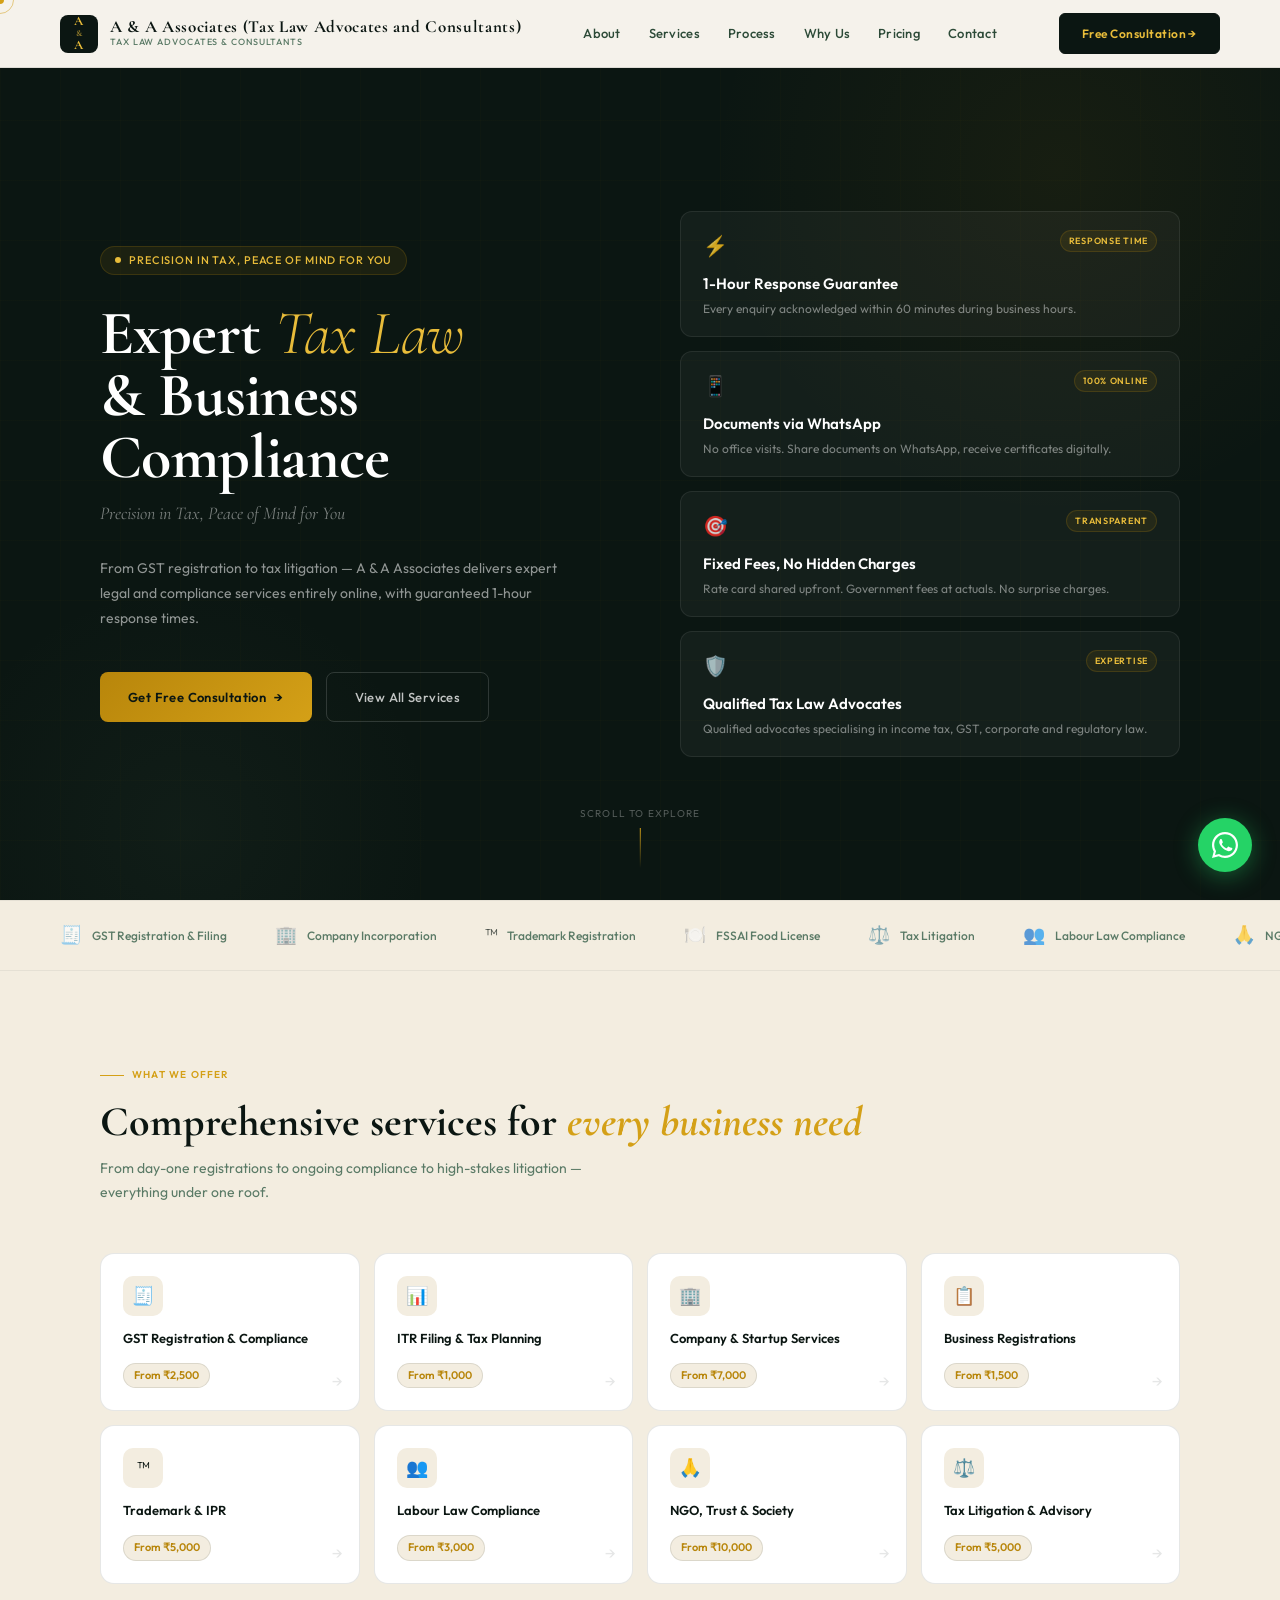
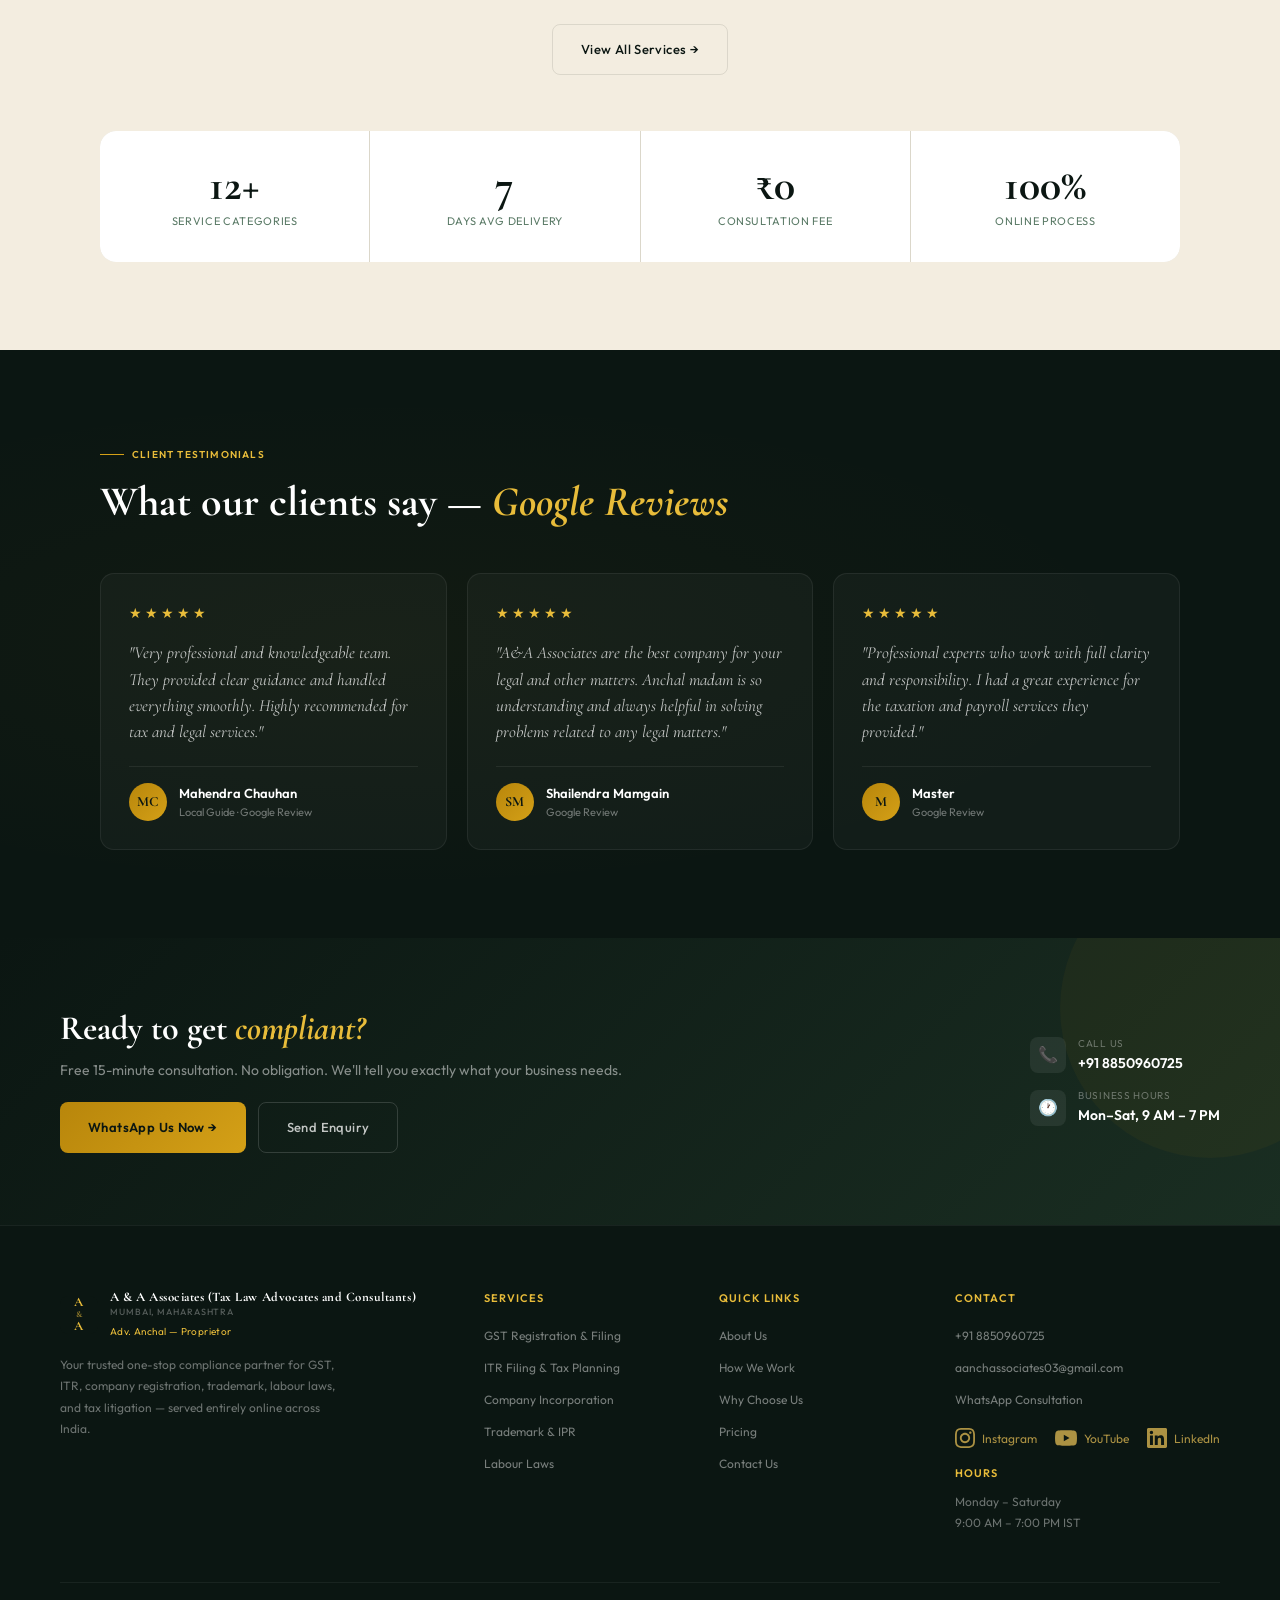
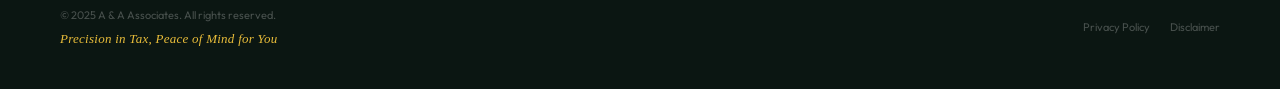
==== commit 9dca5f2a: "Update index.html" ====
--- a/index.html
+++ b/index.html
@@ -4,9 +4,20 @@
 <noscript><img height="1" width="1" style="display:none" src="https://www.facebook.com/tr?id=827226239881104&ev=PageView&noscript=1"/></noscript>
 <head>
 <meta name="facebook-domain-verification" content="8ns4rkksq425lq21bnahoyhoitbpu9"/>
-<meta charset="UTF-8"><meta name="viewport" content="width=device-width, initial-scale=1.0">
+<meta name="google-site-verification" content="google92c5959226648316.html"/>
+  <meta charset="UTF-8"><meta name="viewport" content="width=device-width, initial-scale=1.0">
 <title>A &amp; A Associates (Tax Law Advocates and Consultants) — Mumbai</title>
 <meta name="description" content="Expert tax law advocacy and compliance services — GST, ITR, company registration, trademark, labour law, tax litigation. 100% online. Free consultation.">
+
+<!-- Google Analytics GA4 -->
+<script async src="https://www.googletagmanager.com/gtag/js?id=G-T8LKGTTH0D"></script>
+<script>
+  window.dataLayer = window.dataLayer || [];
+  function gtag(){dataLayer.push(arguments);}
+  gtag('js', new Date());
+  gtag('config', 'G-T8LKGTTH0D');
+</script>
+
 <link href="https://fonts.googleapis.com/css2?family=Cormorant+Garamond:ital,wght@0,300;0,400;0,600;0,700;1,300;1,400;1,600&family=Outfit:wght@300;400;500;600&display=swap" rel="stylesheet">
 <link rel="stylesheet" href="style.css">
 <style>
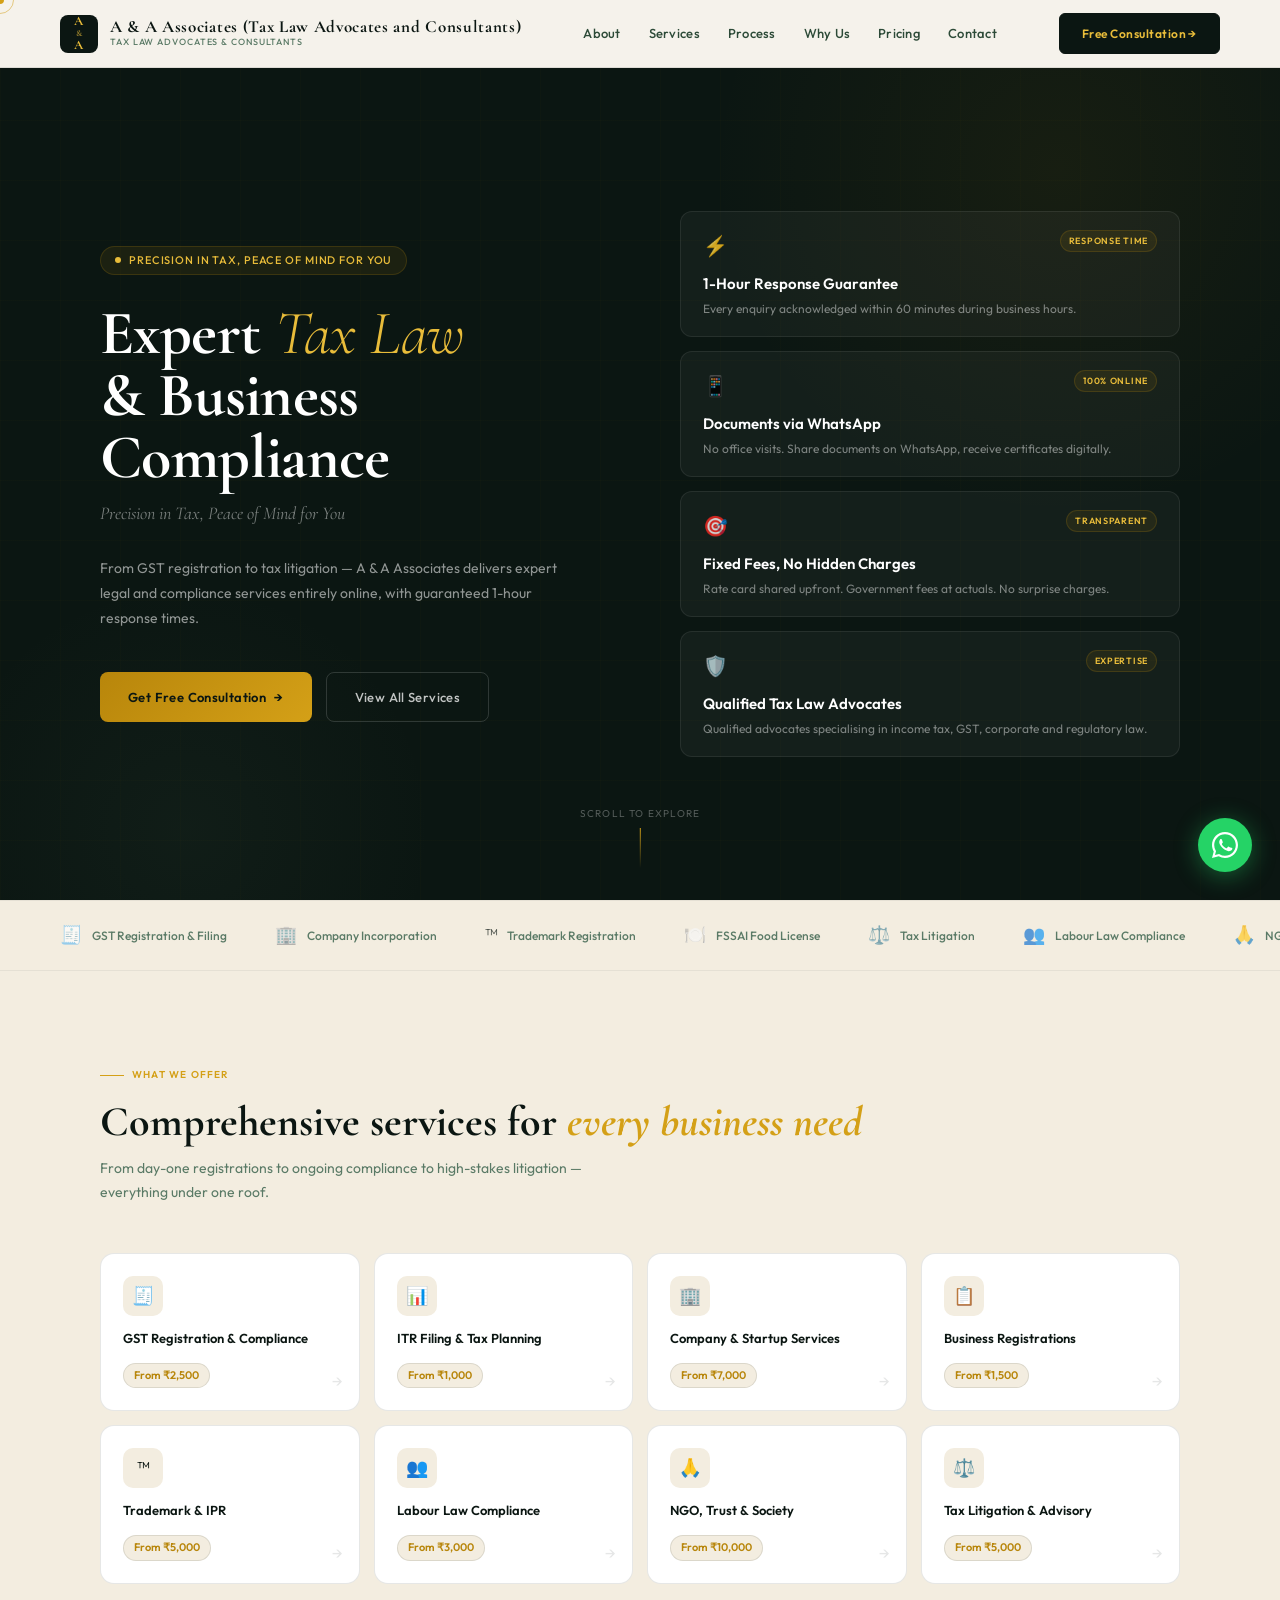
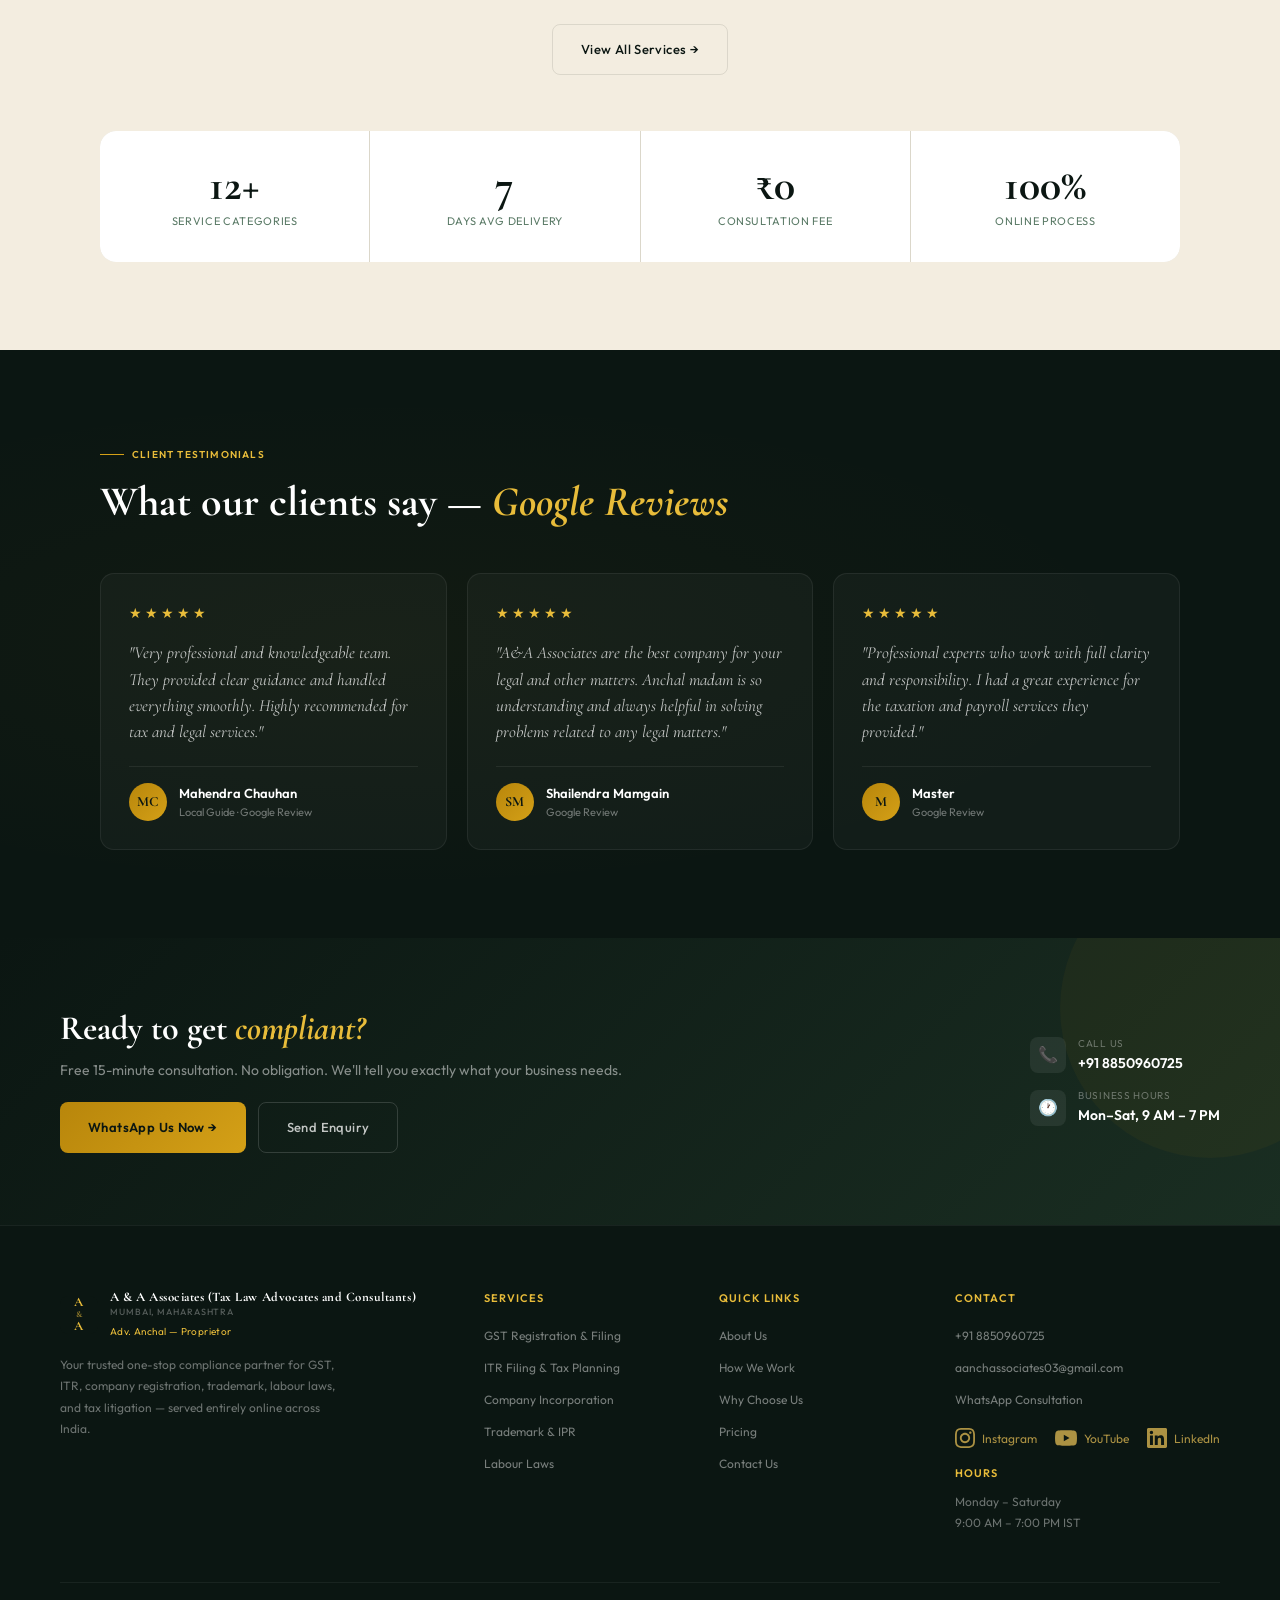
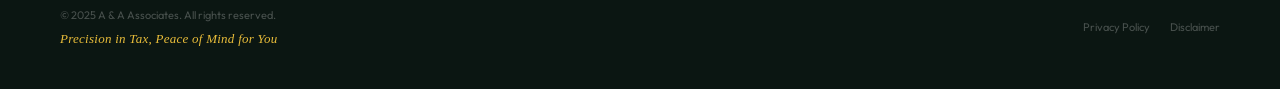
==== commit 38998036: "Update index.html" ====
--- a/index.html
+++ b/index.html
@@ -4,7 +4,7 @@
 <noscript><img height="1" width="1" style="display:none" src="https://www.facebook.com/tr?id=827226239881104&ev=PageView&noscript=1"/></noscript>
 <head>
 <meta name="facebook-domain-verification" content="8ns4rkksq425lq21bnahoyhoitbpu9"/>
-<meta name="google-site-verification" content="google92c5959226648316.html"/>
+<meta name="google-site-verification" content="tbr3kLylgt1HC3YCFSf3m97bHcWtQWoGppEetwTgh6g" />
   <meta charset="UTF-8"><meta name="viewport" content="width=device-width, initial-scale=1.0">
 <title>A &amp; A Associates (Tax Law Advocates and Consultants) — Mumbai</title>
 <meta name="description" content="Expert tax law advocacy and compliance services — GST, ITR, company registration, trademark, labour law, tax litigation. 100% online. Free consultation.">
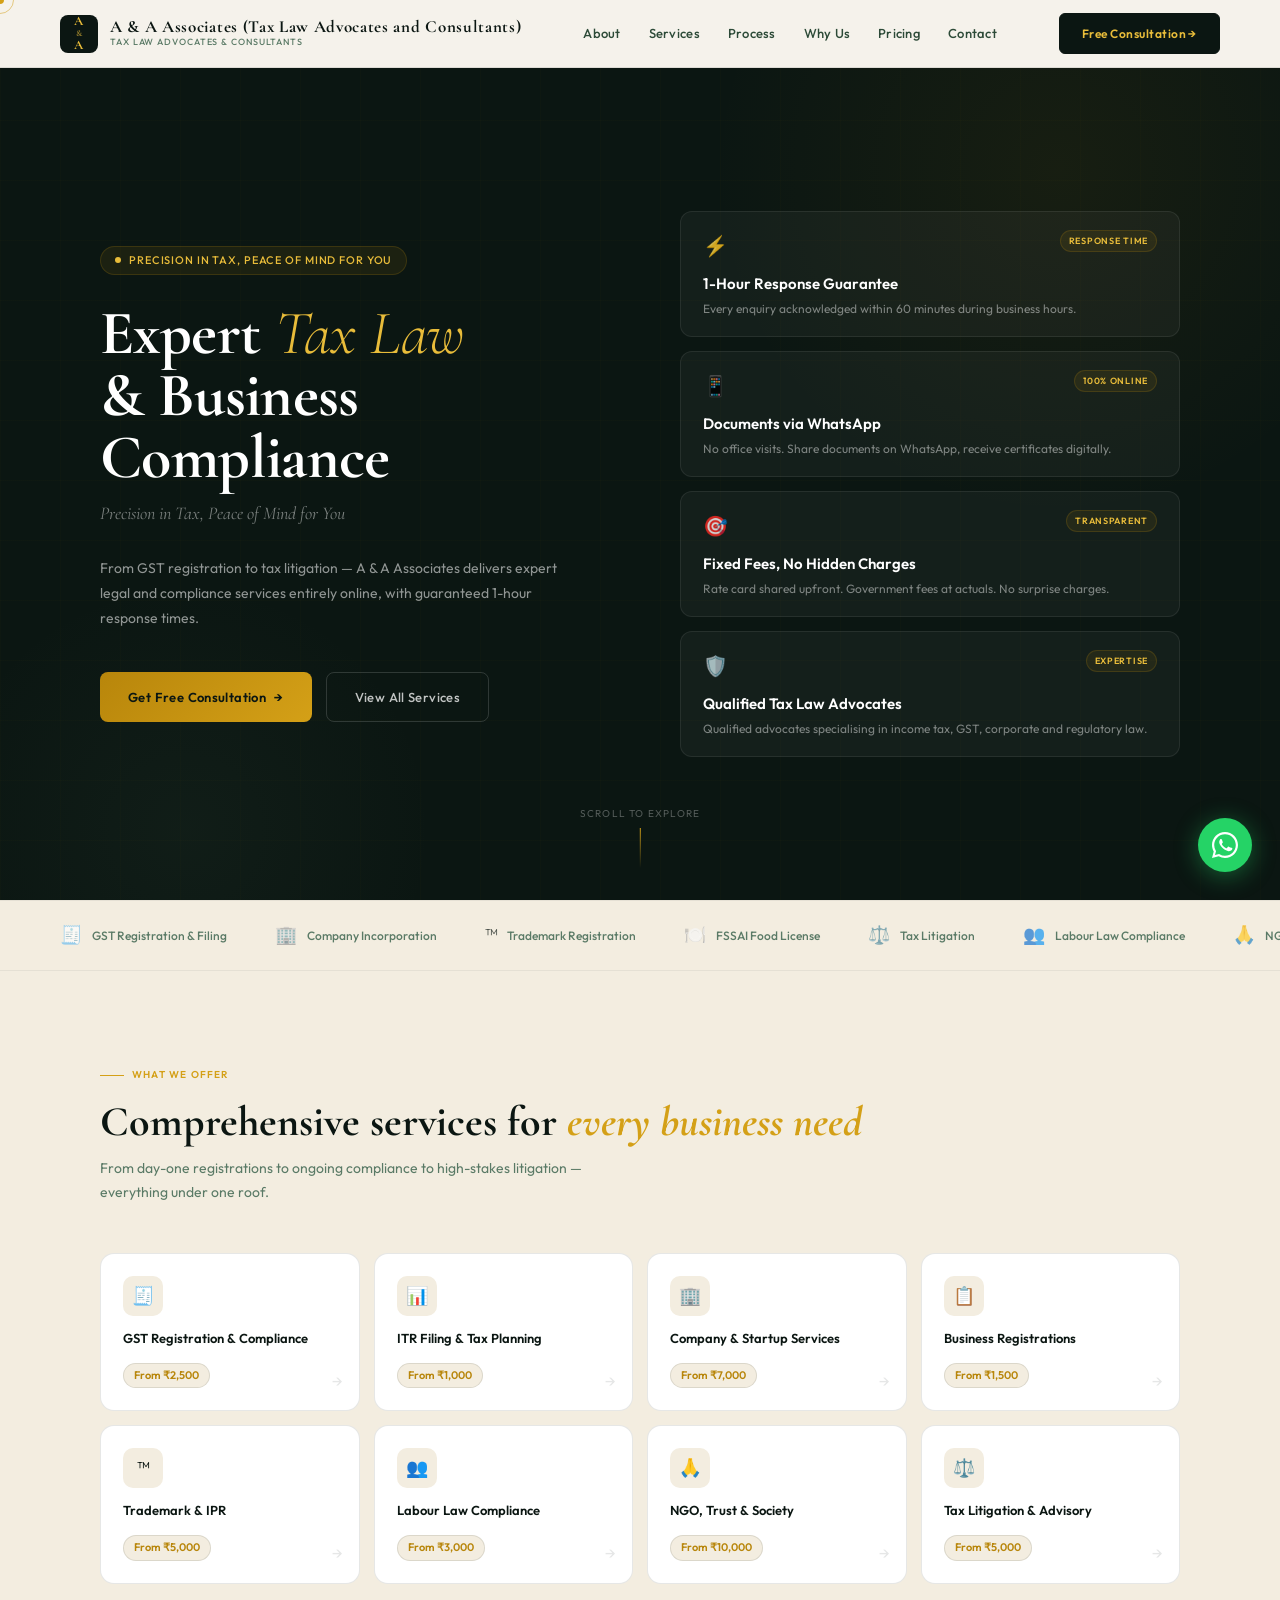
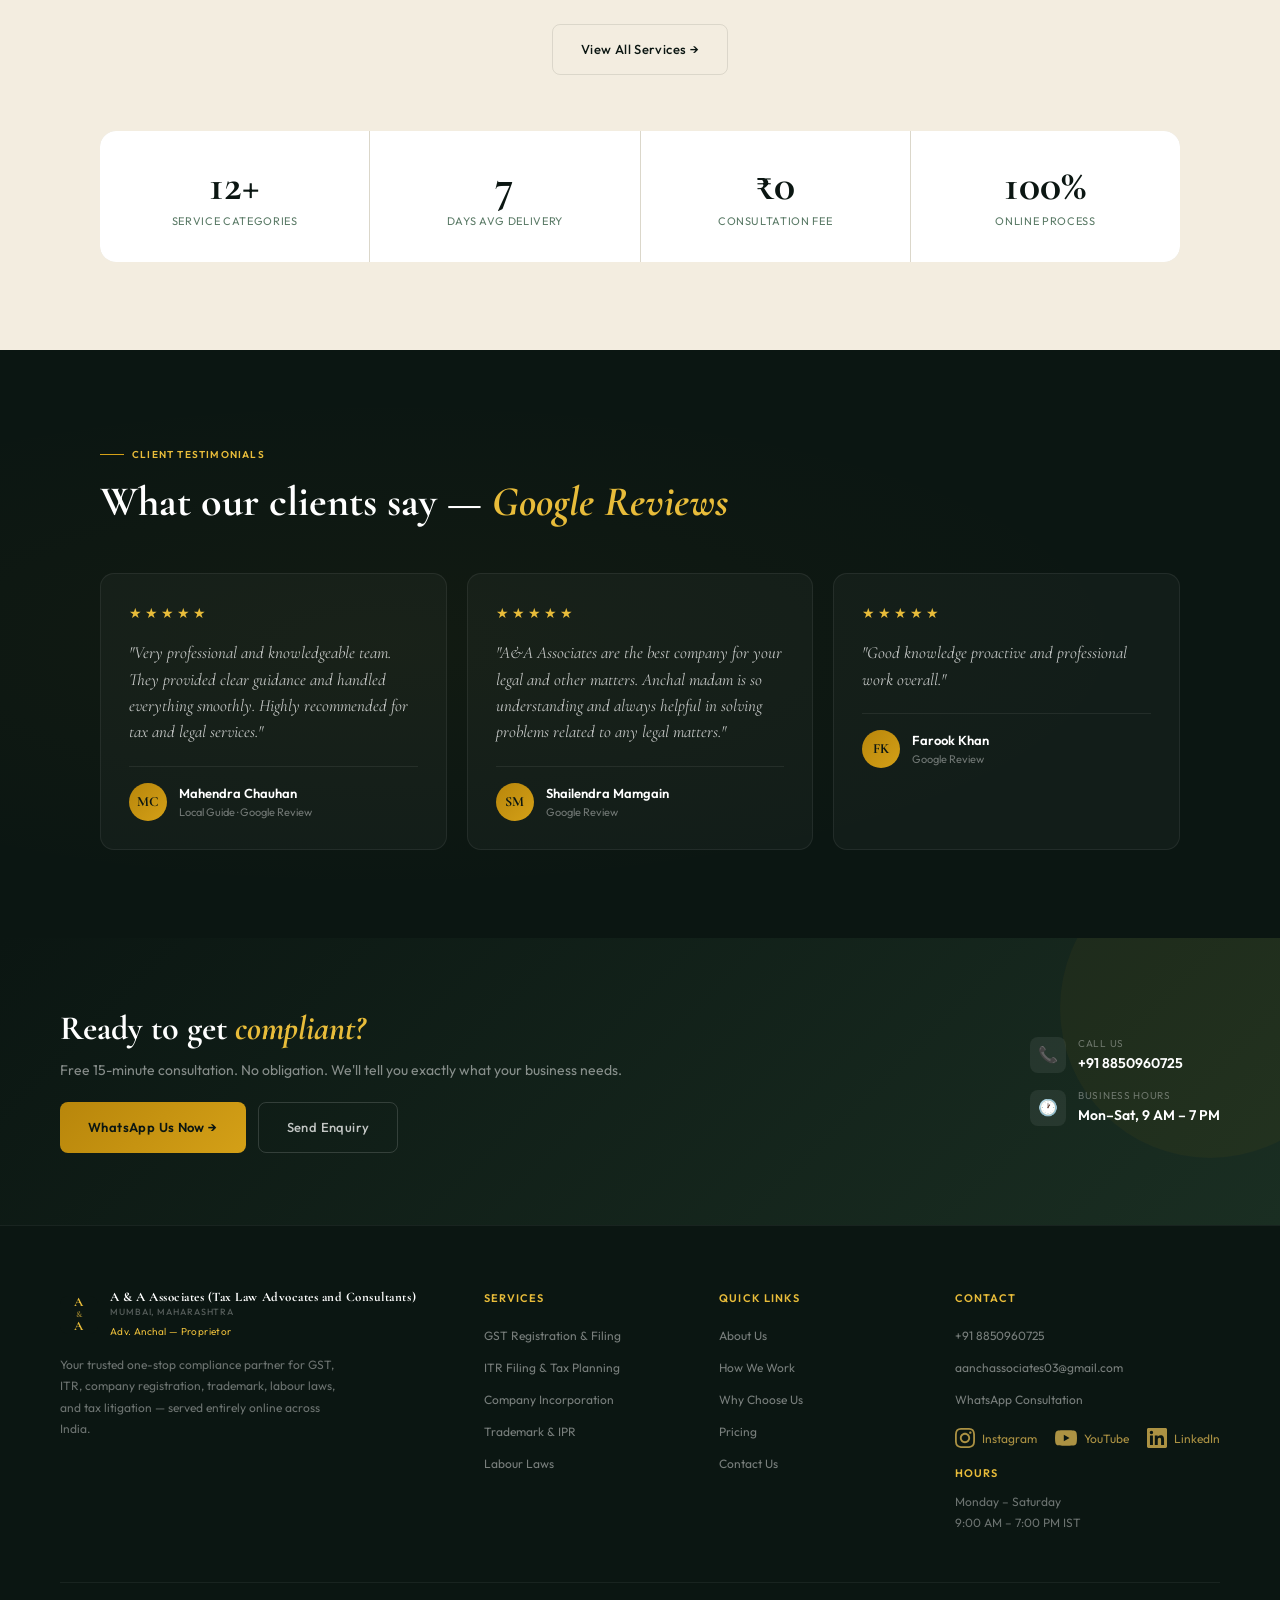
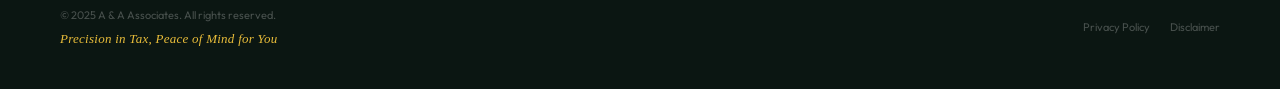
==== commit ce3da59b: "Update index.html" ====
--- a/index.html
+++ b/index.html
@@ -4,7 +4,6 @@
 <noscript><img height="1" width="1" style="display:none" src="https://www.facebook.com/tr?id=827226239881104&ev=PageView&noscript=1"/></noscript>
 <head>
 <meta name="facebook-domain-verification" content="8ns4rkksq425lq21bnahoyhoitbpu9"/>
-<meta name="google-site-verification" content="tbr3kLylgt1HC3YCFSf3m97bHcWtQWoGppEetwTgh6g" />
   <meta charset="UTF-8"><meta name="viewport" content="width=device-width, initial-scale=1.0">
 <title>A &amp; A Associates (Tax Law Advocates and Consultants) — Mumbai</title>
 <meta name="description" content="Expert tax law advocacy and compliance services — GST, ITR, company registration, trademark, labour law, tax litigation. 100% online. Free consultation.">
@@ -147,7 +146,7 @@
     <div class="stats-row reveal"><div class="stat-item"><div class="stat-val">12+</div><div class="stat-lbl">Service Categories</div></div><div class="stat-item"><div class="stat-val">7</div><div class="stat-lbl">Days Avg Delivery</div></div><div class="stat-item"><div class="stat-val">₹0</div><div class="stat-lbl">Consultation Fee</div></div><div class="stat-item"><div class="stat-val">100%</div><div class="stat-lbl">Online Process</div></div></div>
   </div>
 </section>
-<div class="testimonials-bg"><div class="testimonials-inner"><div class="section-label reveal"><div class="sl-line"></div><div class="sl-text">Client Testimonials</div></div><h2 class="section-title reveal">What our clients say — <em>Google Reviews</em></h2><div class="tgrid"><div class="tcard reveal"><div class="tcard-stars"><span class="star">★</span><span class="star">★</span><span class="star">★</span><span class="star">★</span><span class="star">★</span></div><div class="tcard-text">"Very professional and knowledgeable team. They provided clear guidance and handled everything smoothly. Highly recommended for tax and legal services."</div><div class="tcard-author"><div class="ta-avatar">MC</div><div><div class="ta-name">Mahendra Chauhan</div><div class="ta-biz">Local Guide · Google Review</div></div></div></div><div class="tcard reveal reveal-delay-1"><div class="tcard-stars"><span class="star">★</span><span class="star">★</span><span class="star">★</span><span class="star">★</span><span class="star">★</span></div><div class="tcard-text">"A&amp;A Associates are the best company for your legal and other matters. Anchal madam is so understanding and always helpful in solving problems related to any legal matters."</div><div class="tcard-author"><div class="ta-avatar">SM</div><div><div class="ta-name">Shailendra Mamgain</div><div class="ta-biz">Google Review</div></div></div></div><div class="tcard reveal reveal-delay-2"><div class="tcard-stars"><span class="star">★</span><span class="star">★</span><span class="star">★</span><span class="star">★</span><span class="star">★</span></div><div class="tcard-text">"Professional experts who work with full clarity and responsibility. I had a great experience for the taxation and payroll services they provided."</div><div class="tcard-author"><div class="ta-avatar">M</div><div><div class="ta-name">Master</div><div class="ta-biz">Google Review</div></div></div></div></div></div></div>
+<div class="testimonials-bg"><div class="testimonials-inner"><div class="section-label reveal"><div class="sl-line"></div><div class="sl-text">Client Testimonials</div></div><h2 class="section-title reveal">What our clients say — <em>Google Reviews</em></h2><div class="tgrid"><div class="tcard reveal"><div class="tcard-stars"><span class="star">★</span><span class="star">★</span><span class="star">★</span><span class="star">★</span><span class="star">★</span></div><div class="tcard-text">"Very professional and knowledgeable team. They provided clear guidance and handled everything smoothly. Highly recommended for tax and legal services."</div><div class="tcard-author"><div class="ta-avatar">MC</div><div><div class="ta-name">Mahendra Chauhan</div><div class="ta-biz">Local Guide · Google Review</div></div></div></div><div class="tcard reveal reveal-delay-1"><div class="tcard-stars"><span class="star">★</span><span class="star">★</span><span class="star">★</span><span class="star">★</span><span class="star">★</span></div><div class="tcard-text">"A&amp;A Associates are the best company for your legal and other matters. Anchal madam is so understanding and always helpful in solving problems related to any legal matters."</div><div class="tcard-author"><div class="ta-avatar">SM</div><div><div class="ta-name">Shailendra Mamgain</div><div class="ta-biz">Google Review</div></div></div></div><div class="tcard reveal reveal-delay-2"><div class="tcard-stars"><span class="star">★</span><span class="star">★</span><span class="star">★</span><span class="star">★</span><span class="star">★</span></div><div class="tcard-text">"Good knowledge proactive and professional work overall."</div><div class="tcard-author"><div class="ta-avatar">FK</div><div><div class="ta-name">Farook Khan</div><div class="ta-biz">Google Review</div></div></div></div></div></div></div>
 <div class="cta-strip"><div class="cta-inner"><div class="cta-left reveal"><h2 class="section-title">Ready to get <em>compliant?</em></h2><p>Free 15-minute consultation. No obligation. We'll tell you exactly what your business needs.</p><div class="cta-actions"><a href="https://wa.me/918850960725" class="btn-primary" target="_blank" onclick="fbq('track','Lead',{content_name:'Bottom CTA - Home',content_category:'ITR / Tax Services'})">WhatsApp Us Now →</a><a href="contact.html" class="btn-secondary-light">Send Enquiry</a></div></div><div class="reveal reveal-delay-2" style="display:flex;flex-direction:column;gap:14px"><a href="tel:+918850960725" style="display:flex;align-items:center;gap:12px;text-decoration:none"><div style="width:36px;height:36px;border-radius:8px;background:rgba(255,255,255,0.07);display:flex;align-items:center;justify-content:center;font-size:16px">📞</div><div><div style="font-size:10px;color:rgba(255,255,255,0.35);text-transform:uppercase;letter-spacing:.07em">Call us</div><div style="font-size:14px;font-weight:600;color:var(--white)">+91 8850960725</div></div></a><div style="display:flex;align-items:center;gap:12px"><div style="width:36px;height:36px;border-radius:8px;background:rgba(255,255,255,0.07);display:flex;align-items:center;justify-content:center;font-size:16px">🕐</div><div><div style="font-size:10px;color:rgba(255,255,255,0.35);text-transform:uppercase;letter-spacing:.07em">Business hours</div><div style="font-size:14px;font-weight:600;color:var(--white)">Mon–Sat, 9 AM – 7 PM</div></div></div></div></div></div>
 <footer><div class="footer-inner"><div class="footer-top"><div class="footer-brand"><a class="nav-logo" href="index.html"><div class="nav-logo-mark"><span>A</span><span style="font-size:9px;opacity:.6">&amp;</span><span>A</span></div><div class="nav-logo-text"><div class="nav-logo-name" style="color:#fff;font-size:13px;line-height:1.2">A &amp; A Associates (Tax Law Advocates and Consultants)</div><div class="nav-logo-sub" style="color:rgba(255,255,255,.3)">Mumbai, Maharashtra</div><div style="font-size:10px;color:var(--gold3);margin-top:4px;letter-spacing:.04em">Adv. Anchal — Proprietor</div></div></a><p class="footer-desc">Your trusted one-stop compliance partner for GST, ITR, company registration, trademark, labour laws, and tax litigation — served entirely online across India.</p></div><div class="footer-col"><h5>Services</h5><ul><li><a href="services.html#gst">GST Registration &amp; Filing</a></li><li><a href="services.html#itr">ITR Filing &amp; Tax Planning</a></li><li><a href="services.html#company">Company Incorporation</a></li><li><a href="services.html#trademark">Trademark &amp; IPR</a></li><li><a href="services.html#labour">Labour Laws</a></li></ul></div><div class="footer-col"><h5>Quick Links</h5><ul><li><a href="about.html">About Us</a></li><li><a href="process.html">How We Work</a></li><li><a href="why-us.html">Why Choose Us</a></li><li><a href="pricing.html">Pricing</a></li><li><a href="contact.html">Contact Us</a></li></ul></div><div class="footer-col"><h5>Contact</h5><ul><li><a href="tel:+918850960725">+91 8850960725</a></li><li><a href="mailto:aanchassociates03@gmail.com">aanchassociates03@gmail.com</a></li><li><a href="https://wa.me/918850960725" target="_blank">WhatsApp Consultation</a></li></ul><div class="footer-social"><a href="https://www.instagram.com/aanchassociates" target="_blank" rel="noopener" aria-label="Instagram"><svg xmlns="http://www.w3.org/2000/svg" width="20" height="20" viewBox="0 0 24 24" fill="currentColor"><path d="M12 2.163c3.204 0 3.584.012 4.85.07 3.252.148 4.771 1.691 4.919 4.919.058 1.265.069 1.645.069 4.849 0 3.205-.012 3.584-.069 4.849-.149 3.225-1.664 4.771-4.919 4.919-1.266.058-1.644.07-4.85.07-3.204 0-3.584-.012-4.849-.07-3.26-.149-4.771-1.699-4.919-4.92-.058-1.265-.07-1.644-.07-4.849 0-3.204.013-3.583.07-4.849.149-3.227 1.664-4.771 4.919-4.919 1.266-.057 1.645-.069 4.849-.069zm0-2.163c-3.259 0-3.667.014-4.947.072-4.358.2-6.78 2.618-6.98 6.98-.059 1.281-.073 1.689-.073 4.948 0 3.259.014 3.668.072 4.948.2 4.358 2.618 6.78 6.98 6.98 1.281.058 1.689.072 4.948.072 3.259 0 3.668-.014 4.948-.072 4.354-.2 6.782-2.618 6.979-6.98.059-1.28.073-1.689.073-4.948 0-3.259-.014-3.667-.072-4.947-.196-4.354-2.617-6.78-6.979-6.98-1.281-.059-1.69-.073-4.949-.073zm0 5.838c-3.403 0-6.162 2.759-6.162 6.162s2.759 6.163 6.162 6.163 6.162-2.759 6.162-6.163c0-3.403-2.759-6.162-6.162-6.162zm0 10.162c-2.209 0-4-1.79-4-4 0-2.209 1.791-4 4-4s4 1.791 4 4c0 2.21-1.791 4-4 4zm6.406-11.845c-.796 0-1.441.645-1.441 1.44s.645 1.44 1.441 1.44c.795 0 1.439-.645 1.439-1.44s-.644-1.44-1.439-1.44z"/></svg> Instagram</a><a href="https://www.youtube.com/@aanchassociates" target="_blank" rel="noopener" aria-label="YouTube"><svg xmlns="http://www.w3.org/2000/svg" width="22" height="22" viewBox="0 0 24 24" fill="currentColor"><path d="M23.495 6.205a3.007 3.007 0 0 0-2.088-2.088c-1.87-.501-9.396-.501-9.396-.501s-7.507-.01-9.396.501A3.007 3.007 0 0 0 .527 6.205a31.247 31.247 0 0 0-.522 5.805 31.247 31.247 0 0 0 .522 5.783 3.007 3.007 0 0 0 2.088 2.088c1.868.502 9.396.502 9.396.502s7.506 0 9.396-.502a3.007 3.007 0 0 0 2.088-2.088 31.247 31.247 0 0 0 .5-5.783 31.247 31.247 0 0 0-.5-5.805zM9.609 15.601V8.408l6.264 3.602z"/></svg> YouTube</a><a href="https://www.linkedin.com/in/aanchal-nasta-7164a220b" target="_blank" rel="noopener" aria-label="LinkedIn"><svg xmlns="http://www.w3.org/2000/svg" width="20" height="20" viewBox="0 0 24 24" fill="currentColor"><path d="M20.447 20.452h-3.554v-5.569c0-1.328-.027-3.037-1.852-3.037-1.853 0-2.136 1.445-2.136 2.939v5.667H9.351V9h3.414v1.561h.046c.477-.9 1.637-1.85 3.37-1.85 3.601 0 4.267 2.37 4.267 5.455v6.286zM5.337 7.433a2.062 2.062 0 0 1-2.063-2.065 2.064 2.064 0 1 1 2.063 2.065zm1.782 13.019H3.555V9h3.564v11.452zM22.225 0H1.771C.792 0 0 .774 0 1.729v20.542C0 23.227.792 24 1.771 24h20.451C23.2 24 24 23.227 24 22.271V1.729C24 .774 23.2 0 22.222 0h.003z"/></svg> LinkedIn</a></div><div style="margin-top:16px"><h5 style="margin-bottom:8px">Hours</h5><div style="font-size:12px;color:rgba(255,255,255,0.4);line-height:1.8">Monday – Saturday<br>9:00 AM – 7:00 PM IST</div></div></div></div><div class="footer-bottom"><div><div class="footer-copy">© 2025 A &amp; A Associates. All rights reserved.</div><div style="font-size:13px;color:var(--gold3);font-style:italic;margin-top:4px;font-family:'Georgia',serif;letter-spacing:.02em">Precision in Tax, Peace of Mind for You</div></div><div class="footer-links"><a href="#">Privacy Policy</a><a href="#">Disclaimer</a></div></div></div></footer>
 <div class="wa-float"><div class="wa-tooltip">Chat on WhatsApp</div><a class="wa-btn" href="https://wa.me/918850960725" target="_blank" onclick="fbq('track','Lead',{content_name:'Float Button - Home',content_category:'ITR / Tax Services'})"><svg viewBox="0 0 32 32"><path d="M16.004 0C7.164 0 0 7.16 0 15.996c0 2.8.733 5.572 2.132 7.992L0 32l8.236-2.104A16.003 16.003 0 0 0 16 32c8.836 0 16-7.16 16-15.996S24.836 0 16.004 0zm0 29.28a13.279 13.279 0 0 1-6.788-1.856l-.488-.292-5.044 1.288 1.32-4.9-.32-.504A13.236 13.236 0 0 1 2.72 16c0-7.332 5.96-13.292 13.28-13.292 7.32 0 13.28 5.96 13.28 13.292 0 7.332-5.96 13.28-13.276 13.28zm7.272-9.948c-.4-.2-2.356-1.16-2.72-1.296-.364-.132-.628-.2-.892.2-.264.4-1.024 1.296-1.256 1.564-.232.264-.46.296-.86.1-.4-.196-1.688-.624-3.216-1.988-1.188-1.06-1.988-2.372-2.22-2.772-.232-.4-.024-.616.176-.816.18-.18.4-.464.6-.696.2-.232.264-.4.396-.664.132-.264.064-.496-.032-.696-.1-.2-.892-2.148-1.22-2.94-.32-.768-.648-.664-.892-.676-.228-.012-.492-.016-.756-.016-.264 0-.692.1-.1056.496-.364.396-1.388 1.356-1.388 3.308 0 1.956 1.42 3.84 1.62 4.104.2.264 2.796 4.268 6.776 5.98.948.408 1.688.652 2.264.836.952.3 1.82.26 2.504.16.764-.116 2.356-.964 2.688-1.892.336-.928.336-1.724.232-1.892-.1-.172-.36-.268-.76-.468z"/></svg></a></div>
